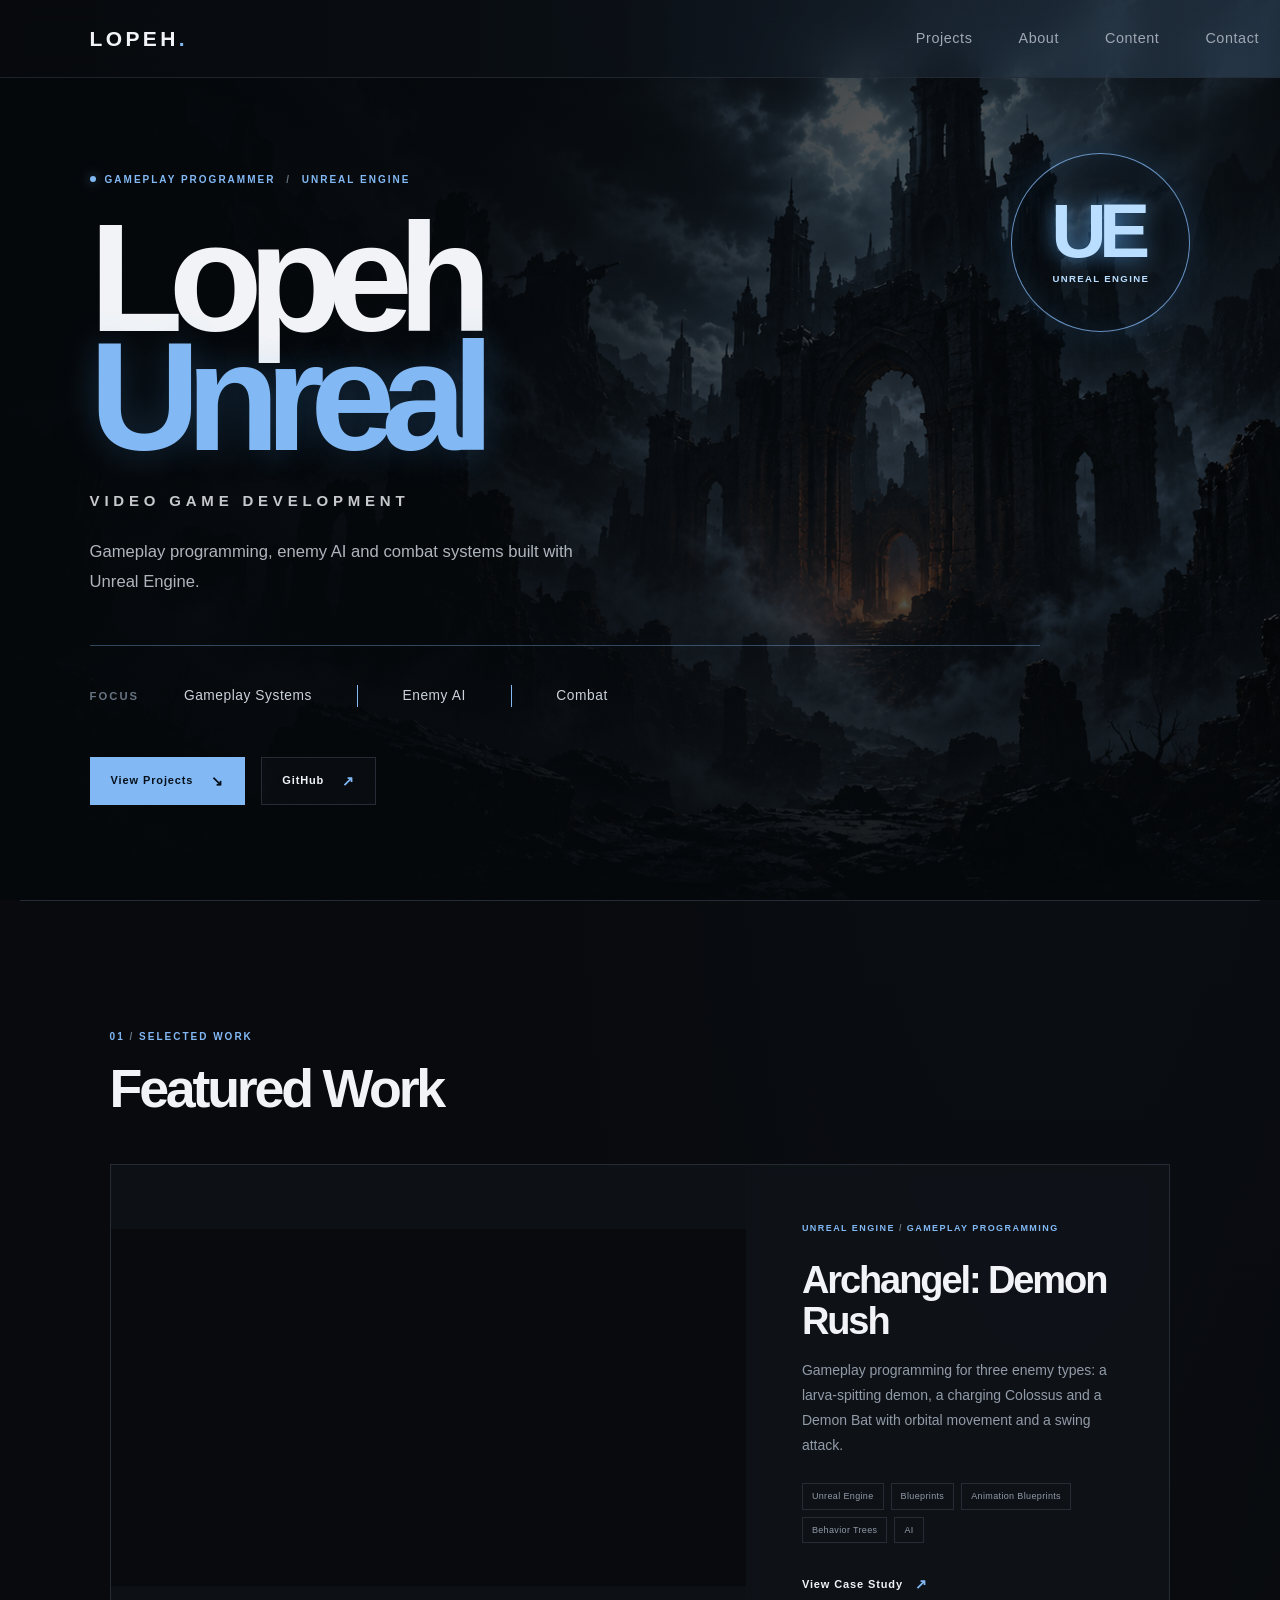
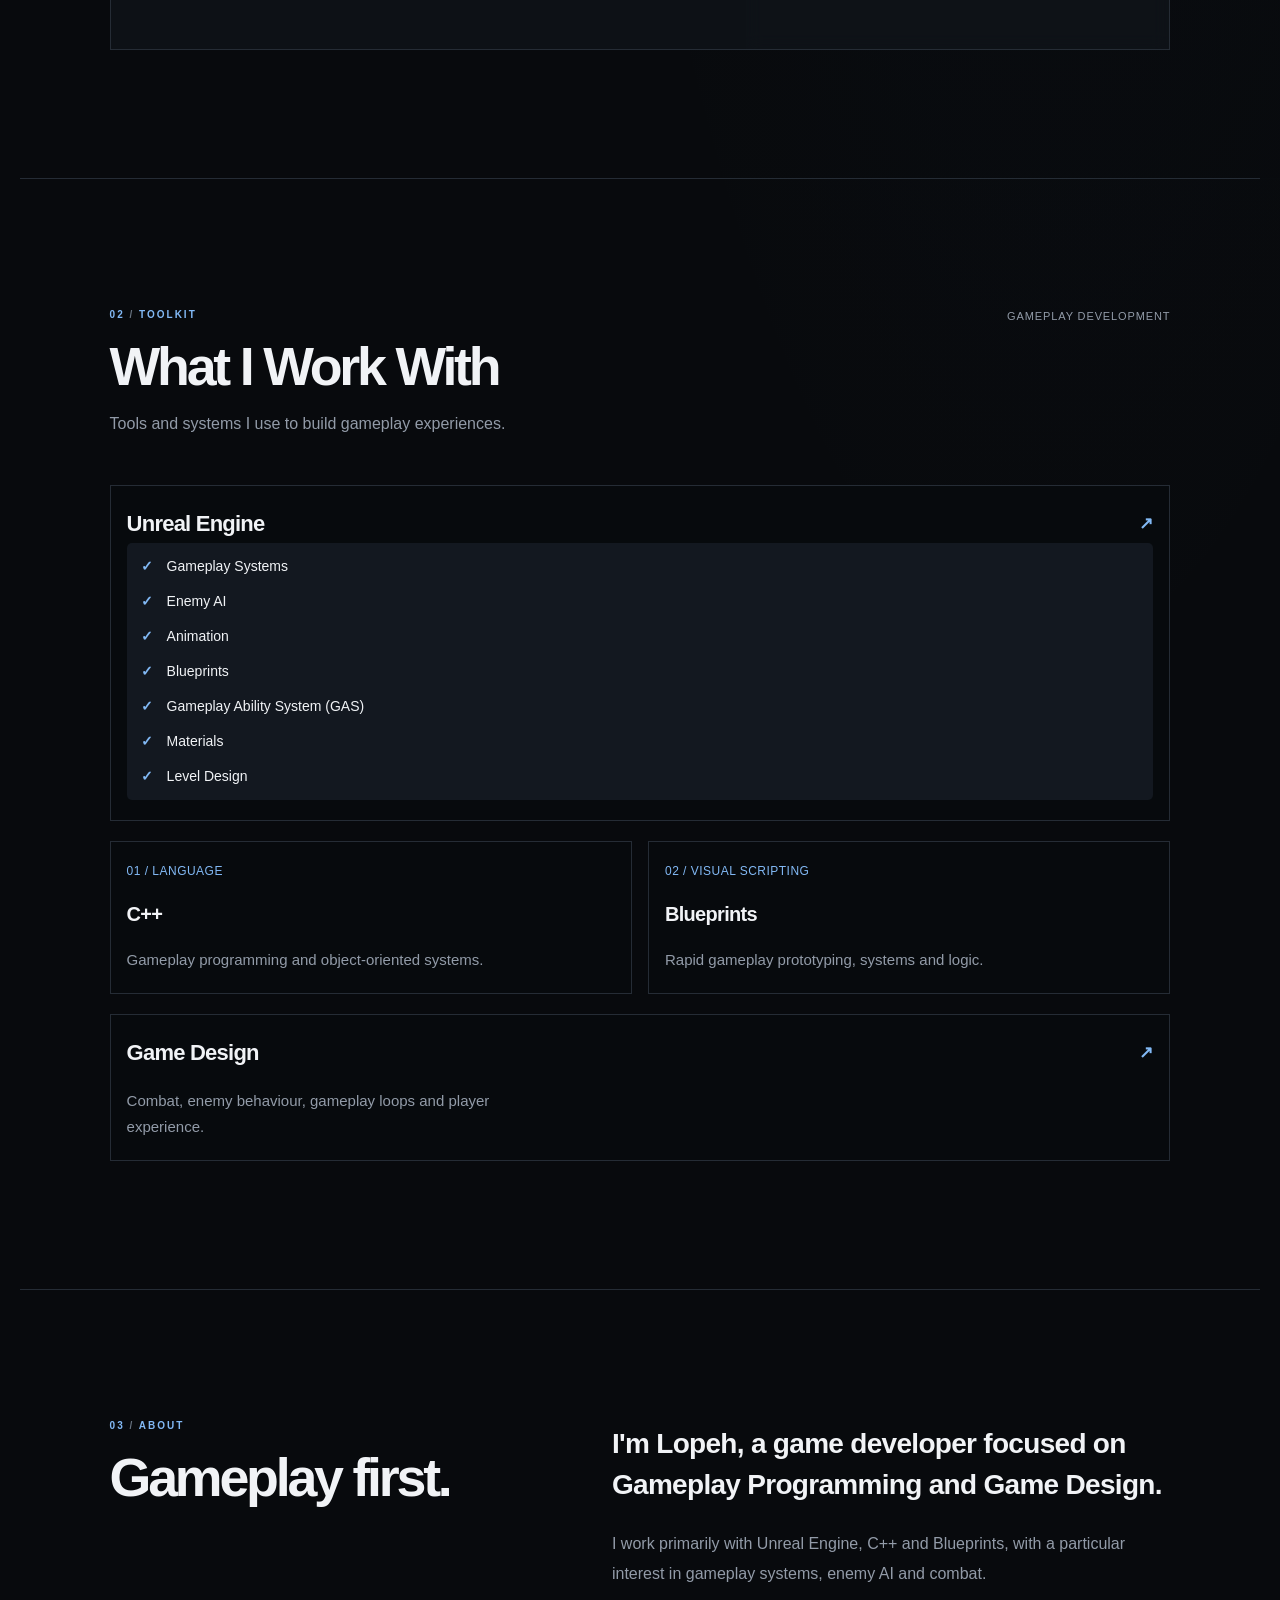
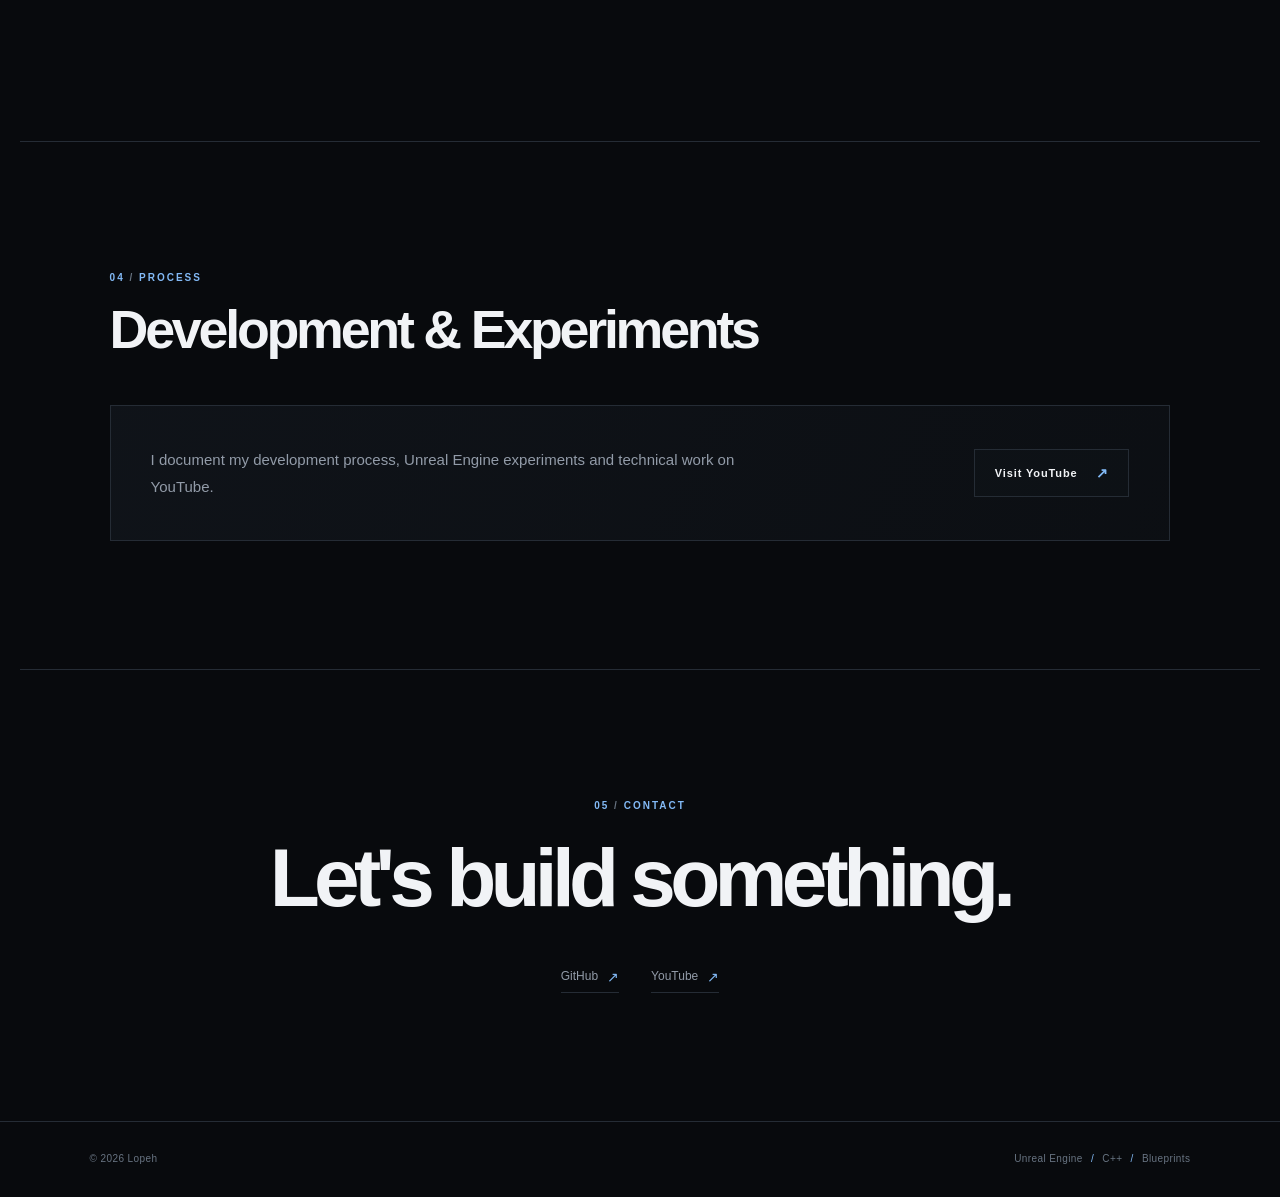
==== index.html @ 8dd85b2f "List Unreal Engine toolkit skills" ====
<!DOCTYPE html>
<html lang="en">
<head>
    <meta charset="UTF-8">
    <meta name="viewport" content="width=device-width, initial-scale=1.0">
    <meta name="theme-color" content="#080A0D">
    <meta name="description" content="Lopeh — Gameplay Programmer working with Unreal Engine, C++, Blueprints, enemy AI and combat systems.">
    <meta property="og:title" content="Lopeh | Gameplay Programmer">
    <meta property="og:description" content="Gameplay Programming and Unreal Engine. Selected work, enemy AI and combat systems.">
    <meta property="og:type" content="website">
    <meta property="og:url" content="https://lopeh.dev/">

    <title>Lopeh | Gameplay Programmer</title>
    <link rel="stylesheet" href="style.css?v=toolkit-layout-2">
</head>
<body>
    <a class="skip-link" href="#main">Skip to content</a>

    <header class="navbar">
        <a href="#home" class="logo" aria-label="Lopeh home">LOPEH<span>.</span></a>
        <nav aria-label="Main navigation">
            <a href="#projects">Projects</a>
            <a href="#about">About</a>
            <a href="#content">Content</a>
            <a href="#contact">Contact</a>
        </nav>
    </header>

    <main id="main">
        <section class="hero" id="home" aria-labelledby="hero-title">
            <div class="hero-backdrop" aria-hidden="true">
                <img src="images/ruined-castle-background.png" alt="" fetchpriority="high">
            </div>
            <div class="hero-engine-mark" role="img" aria-label="Unreal Engine">
                <span class="hero-engine-monogram" aria-hidden="true">UE</span>
                <span>UNREAL ENGINE</span>
            </div>
            <div class="hero-inner">
                <div class="hero-content">
                    <p class="eyebrow"><span class="eyebrow-marker" aria-hidden="true"></span>GAMEPLAY PROGRAMMER <span class="eyebrow-divider">/</span> UNREAL ENGINE</p>
                    <h1 id="hero-title"><span class="hero-name">Lopeh</span><span class="hero-unreal">Unreal</span></h1>
                    <p class="hero-subtitle">VIDEO GAME DEVELOPMENT</p>
                    <p class="hero-description">Gameplay programming, enemy AI and combat systems built with Unreal Engine.</p>

                    <div class="specialty-strip" aria-label="Specialties">
                        <span class="specialty-label">FOCUS</span>
                        <span>Gameplay Systems</span>
                        <span>Enemy AI</span>
                        <span>Combat</span>
                    </div>

                    <div class="hero-buttons">
                        <a href="#projects" class="button primary">View Projects <span aria-hidden="true">↘</span></a>
                        <a href="https://github.com/lopehdev" class="button secondary" target="_blank" rel="noopener noreferrer">GitHub <span aria-hidden="true">↗</span></a>
                    </div>
                </div>
            </div>
        </section>

        <section id="projects" class="section projects-section backdrop-section" aria-labelledby="projects-title">
            <div class="section-heading">
                <p class="eyebrow">01 <span>/</span> SELECTED WORK</p>
                <h2 id="projects-title">Featured Work</h2>
            </div>

            <article class="project-card">
                <div class="project-image">
                    <iframe
                        src="https://www.youtube.com/embed/xgYM9En0Grg"
                        title="Archangel: Demon Rush — Enemy AI Showcase"
                        loading="lazy"
                        allow="accelerometer; clipboard-write; encrypted-media; gyroscope; picture-in-picture; web-share"
                        referrerpolicy="strict-origin-when-cross-origin"
                        allowfullscreen>
                    </iframe>
                </div>
                <div class="project-info">
                    <p class="project-type">UNREAL ENGINE <span>/</span> GAMEPLAY PROGRAMMING</p>
                    <h3>Archangel: Demon Rush</h3>
                    <p>Gameplay programming for three enemy types: a larva-spitting demon, a charging Colossus and a Demon Bat with orbital movement and a swing attack.</p>
                    <div class="tags" aria-label="Project technologies">
                        <span>Unreal Engine</span>
                        <span>Blueprints</span>
                        <span>Animation Blueprints</span>
                        <span>Behavior Trees</span>
                        <span>AI</span>
                    </div>
                    <a href="archangel.html" class="project-link">View Case Study <span aria-hidden="true">↗</span></a>
                </div>
            </article>
        </section>

        <section class="section skills-section backdrop-section" aria-labelledby="skills-title">
            <div class="section-heading toolkit-heading">
                <p class="eyebrow">02 <span>/</span> TOOLKIT</p>
                <p class="toolkit-meta">GAMEPLAY DEVELOPMENT</p>
                <h2 id="skills-title">What I Work With</h2>
                <p class="toolkit-intro">Tools and systems I use to build gameplay experiences.</p>
            </div>
            <div class="skills-grid">
                <article class="skill skill-feature">
                    <div class="skill-heading">
                        <h3>Unreal Engine</h3>
                        <span class="skill-arrow" aria-hidden="true">↗</span>
                    </div>
                    <ul class="skill-list">
                        <li>Gameplay Systems</li>
                        <li>Enemy AI</li>
                        <li>Animation</li>
                        <li>Blueprints</li>
                        <li>Gameplay Ability System (GAS)</li>
                        <li>Materials</li>
                        <li>Level Design</li>
                    </ul>
                </article>
                <article class="skill">
                    <span class="skill-index">01 / LANGUAGE</span>
                    <h3>C++</h3>
                    <p>Gameplay programming and object-oriented systems.</p>
                </article>
                <article class="skill">
                    <span class="skill-index">02 / VISUAL SCRIPTING</span>
                    <h3>Blueprints</h3>
                    <p>Rapid gameplay prototyping, systems and logic.</p>
                </article>
                <article class="skill skill-wide">
                    <div class="skill-heading">
                        <h3>Game Design</h3>
                        <span class="skill-arrow" aria-hidden="true">↗</span>
                    </div>
                    <p>Combat, enemy behaviour, gameplay loops and player experience.</p>
                </article>
            </div>
        </section>

        <section id="about" class="section about-section backdrop-section" aria-labelledby="about-title">
            <div class="section-heading">
                <p class="eyebrow">03 <span>/</span> ABOUT</p>
                <h2 id="about-title">Gameplay first.</h2>
            </div>
            <div class="about-content">
                <p class="about-lead">I'm Lopeh, a game developer focused on Gameplay Programming and Game Design.</p>
                <p>I work primarily with Unreal Engine, C++ and Blueprints, with a particular interest in gameplay systems, enemy AI and combat.</p>
            </div>
        </section>

        <section id="content" class="section content-section backdrop-section" aria-labelledby="content-title">
            <div class="section-heading">
                <p class="eyebrow">04 <span>/</span> PROCESS</p>
                <h2 id="content-title">Development &amp; Experiments</h2>
            </div>
            <div class="content-panel">
                <p class="content-description">I document my development process, Unreal Engine experiments and technical work on YouTube.</p>
                <a href="https://www.youtube.com/@LopehUnrealES" target="_blank" rel="noopener noreferrer" class="button secondary">Visit YouTube <span aria-hidden="true">↗</span></a>
            </div>
        </section>

        <section id="contact" class="section contact-section backdrop-section" aria-labelledby="contact-title">
            <p class="eyebrow">05 <span>/</span> CONTACT</p>
            <h2 id="contact-title">Let's build something.</h2>
            <div class="contact-links">
                <a href="https://github.com/lopehdev" target="_blank" rel="noopener noreferrer">GitHub <span aria-hidden="true">↗</span></a>
                <a href="https://www.youtube.com/@LopehUnrealES" target="_blank" rel="noopener noreferrer">YouTube <span aria-hidden="true">↗</span></a>
            </div>
        </section>
    </main>

    <footer>
        <p>© 2026 Lopeh</p>
        <p>Unreal Engine <span>/</span> C++ <span>/</span> Blueprints</p>
    </footer>
</body>
</html>
---- style.css ----
/* =========================
   DESIGN TOKENS & RESET
========================= */
:root {
    --bg-main: #080A0D;
    --bg-card: #10141A;
    --bg-raised: #151B23;
    --text-primary: #F1F3F6;
    --text-secondary: #929BA8;
    --text-navigation: #A0A8B4;
    --text-muted: #687482;
    --border: #252C35;
    --accent: #82B9F5;
    --accent-hover: #A5CEFF;
    --accent-ink: #07101A;

    --content-width: 1240px;
    --page-gutter: clamp(22px, 7vw, 104px);
    --nav-height: 78px;
    --space-1: 8px;
    --space-2: 12px;
    --space-3: 16px;
    --space-4: 24px;
    --space-5: 32px;
    --space-6: 48px;
    --space-7: 64px;
    --space-8: 96px;
    --space-9: 128px;
}

*,
*::before,
*::after {
    box-sizing: border-box;
}

html {
    scroll-behavior: smooth;
    scroll-padding-top: calc(var(--nav-height) + 24px);
}

body {
    min-width: 320px;
    margin: 0;
    overflow-x: hidden;
    background:
        radial-gradient(ellipse at 82% 8%, rgba(69, 111, 161, 0.09), transparent 34%),
        var(--bg-main);
    color: var(--text-primary);
    font-family: "Helvetica Neue", Helvetica, Arial, sans-serif;
    font-size: 16px;
    line-height: 1.65;
    -webkit-font-smoothing: antialiased;
    text-rendering: optimizeLegibility;
}

::selection {
    background: var(--accent);
    color: var(--accent-ink);
}

a {
    color: inherit;
    text-decoration: none;
}

button,
a {
    -webkit-tap-highlight-color: transparent;
}

a:focus-visible {
    outline: 2px solid var(--accent);
    outline-offset: 5px;
}

.skip-link {
    position: fixed;
    z-index: 2000;
    top: 12px;
    left: 12px;
    padding: 10px 14px;
    transform: translateY(-160%);
    background: var(--accent);
    color: var(--accent-ink);
    font-size: 13px;
    font-weight: 700;
}

.skip-link:focus {
    transform: translateY(0);
}

/* =========================
   NAVIGATION
========================= */
.navbar {
    position: fixed;
    z-index: 1000;
    inset: 0 0 auto;
    display: flex;
    align-items: center;
    justify-content: space-between;
    height: var(--nav-height);
    padding: 0 var(--page-gutter);
    border-bottom: 1px solid rgba(37, 44, 53, 0.78);
    background: linear-gradient(
        to right,
        rgba(8, 10, 13, 0.873) 0%,
        rgba(11, 16, 22, 0.864) 48%,
        rgba(91, 130, 172, 0.27) 100%
    );
    backdrop-filter: blur(14px);
}

.logo {
    flex: 0 0 auto;
    font-size: 21px;
    font-weight: 800;
    letter-spacing: 0.16em;
    line-height: 1;
}

.logo span {
    color: var(--accent);
}

.navbar nav {
    display: flex;
    align-items: center;
    gap: clamp(19px, 3.6vw, 46px);
    transform: translateX(20%);
}

.navbar nav a {
    color: var(--text-navigation);
    font-size: 14.4px;
    letter-spacing: 0.04em;
    transition: color 180ms ease;
}

.navbar nav a:hover {
    color: var(--text-primary);
}

/* =========================
   TYPOGRAPHY & SHARED ELEMENTS
========================= */
h1,
h2,
h3,
p {
    margin-top: 0;
}

h1,
h2,
h3 {
    font-family: "Arial Black", "Helvetica Neue", Arial, sans-serif;
    font-weight: 800;
}

.eyebrow {
    margin: 0 0 var(--space-4);
    color: var(--accent);
    font-size: 10px;
    font-weight: 700;
    letter-spacing: 0.2em;
    line-height: 1.5;
    text-transform: uppercase;
}

.eyebrow > span:not(.eyebrow-marker) {
    color: var(--text-muted);
}

.eyebrow-marker {
    display: inline-block;
    width: 6px;
    height: 6px;
    margin: 0 9px 1px 0;
    border-radius: 50%;
    background: var(--accent);
    box-shadow: 0 0 12px rgba(130, 185, 245, 0.6);
}

.button {
    display: inline-flex;
    min-height: 48px;
    align-items: center;
    justify-content: center;
    gap: 18px;
    padding: 0 20px;
    border: 1px solid var(--border);
    color: var(--text-primary);
    font-size: 11px;
    font-weight: 700;
    letter-spacing: 0.08em;
    transition: color 180ms ease, background-color 180ms ease, border-color 180ms ease, transform 180ms ease;
}

.button:hover {
    transform: translateY(-2px);
}

.button span,
.project-link span,
.contact-links span {
    color: var(--accent);
    font-size: 14px;
    line-height: 1;
}

.button.primary {
    border-color: var(--accent);
    background: var(--accent);
    color: var(--accent-ink);
}

.button.primary span {
    color: var(--accent-ink);
}

.button.primary:hover {
    border-color: var(--accent-hover);
    background: var(--accent-hover);
}

.button.secondary {
    background: rgba(16, 20, 26, 0.4);
}

.button.secondary:hover {
    border-color: rgba(130, 185, 245, 0.65);
    background: rgba(130, 185, 245, 0.07);
}

.section {
    width: min(100%, var(--content-width));
    margin: 0 auto;
    padding: var(--space-9) var(--page-gutter);
}

.section-heading {
    margin-bottom: var(--space-6);
}

.section-heading .eyebrow {
    margin-bottom: var(--space-3);
}

.section-heading h2 {
    margin-bottom: 0;
    font-size: clamp(34px, 4.2vw, 56px);
    letter-spacing: -0.06em;
    line-height: 1.05;
}

/* =========================
   HERO
========================= */
.hero {
    position: relative;
    display: flex;
    min-height: 100svh;
    align-items: center;
    padding: calc(var(--nav-height) + 52px) var(--page-gutter) 54px;
    isolation: isolate;
    overflow: hidden;
}

.hero-backdrop {
    position: absolute;
    z-index: -2;
    inset: 0;
    overflow: hidden;
    background: var(--bg-main);
}

.hero-backdrop img {
    display: block;
    width: 100%;
    height: 100%;
    object-fit: cover;
    object-position: center 48%;
    filter: saturate(0.76) brightness(0.72);
}

.hero::before {
    position: absolute;
    z-index: -1;
    inset: 0;
    background:
        linear-gradient(90deg, rgba(5, 8, 11, 0.96) 0%, rgba(5, 8, 11, 0.83) 32%, rgba(5, 8, 11, 0.35) 68%, rgba(5, 8, 11, 0.28) 100%),
        linear-gradient(0deg, rgba(5, 8, 11, 0.94) 0%, rgba(5, 8, 11, 0.08) 48%, rgba(5, 8, 11, 0.42) 100%);
    content: "";
    pointer-events: none;
}

.hero-inner {
    position: relative;
    display: flex;
    width: min(100%, var(--content-width));
    margin: 0 auto;
    flex-direction: column;
    align-items: flex-start;
    gap: var(--space-6);
}

.hero-content {
    width: min(100%, 950px);
    max-width: 950px;
}

.hero-content .eyebrow {
    margin-bottom: var(--space-5);
}

.eyebrow-divider {
    display: inline-block;
    margin: 0 6px;
    color: var(--text-muted);
}

.hero h1 {
    display: grid;
    margin-bottom: 0;
    font-size: clamp(78px, 12vw, 156px);
    letter-spacing: -0.095em;
    line-height: 0.78;
}

.hero h1 span {
    display: block;
}

.hero-name {
    color: var(--text-primary);
}

.hero-unreal {
    color: var(--accent);
    text-shadow: 0 0 36px rgba(76, 157, 239, 0.24);
}

.hero-subtitle {
    margin: var(--space-5) 0 var(--space-4);
    color: rgba(241, 243, 246, 0.82);
    font-size: clamp(11px, 1.2vw, 15px);
    font-weight: 600;
    letter-spacing: 0.32em;
    line-height: 1.5;
}

.hero-description {
    max-width: 500px;
    margin-bottom: 0;
    color: rgba(223, 230, 238, 0.78);
    font-size: clamp(15px, 1.3vw, 17px);
    line-height: 1.8;
}

.hero-buttons {
    display: flex;
    flex-wrap: wrap;
    gap: var(--space-3);
    margin-top: var(--space-5);
}

.hero-engine-mark {
    position: absolute;
    top: 17%;
    right: max(var(--page-gutter), calc((100vw - var(--content-width)) / 2));
    display: grid;
    width: clamp(126px, 14vw, 196px);
    aspect-ratio: 1;
    align-content: center;
    justify-items: center;
    gap: 8px;
    border: 1px solid rgba(130, 185, 245, 0.76);
    border-radius: 50%;
    background: rgba(5, 12, 19, 0.2);
    box-shadow: 0 0 32px rgba(62, 153, 243, 0.16), inset 0 0 28px rgba(62, 153, 243, 0.08);
    color: #B9DEFF;
    text-align: center;
}

.hero-engine-monogram {
    font-size: clamp(42px, 6vw, 78px);
    font-weight: 800;
    letter-spacing: -0.1em;
    line-height: 0.85;
    padding-right: 0.1em;
    text-shadow: 0 0 20px rgba(92, 177, 255, 0.65);
}

.hero-engine-mark > span:last-child {
    font-size: clamp(7px, 0.75vw, 10px);
    font-weight: 700;
    letter-spacing: 0.14em;
}

.specialty-strip {
    display: flex;
    width: min(100%, 950px);
    min-height: 80px;
    align-items: center;
    gap: clamp(22px, 3.5vw, 48px);
    margin-top: var(--space-6);
    padding-top: 22px;
    border-top: 1px solid rgba(130, 185, 245, 0.35);
    color: #CBD2DB;
    font-size: 13.75px;
    letter-spacing: 0.04em;
}

.specialty-strip > span:not(.specialty-label) {
    display: inline-flex;
    align-items: center;
}

.specialty-strip > span:not(.specialty-label) + span:not(.specialty-label)::before {
    width: 1px;
    height: 22.5px;
    margin-right: clamp(22px, 3.5vw, 48px);
    background: var(--accent);
    content: "";
}

.specialty-label {
    color: var(--text-muted);
    font-size: 11.25px;
    font-weight: 700;
    letter-spacing: 0.18em;
}

/* =========================
   PROJECTS
========================= */
.projects-section {
    border-top: 1px solid var(--border);
}

.backdrop-section {
    position: relative;
    isolation: isolate;
}

.backdrop-section::before,
.backdrop-section::after {
    position: absolute;
    z-index: -1;
    top: 0;
    bottom: 0;
    left: 50%;
    width: 100vw;
    transform: translateX(-50%);
    content: "";
    pointer-events: none;
}

.backdrop-section::before {
    z-index: -2;
    background: url("https://img.youtube.com/vi/xgYM9En0Grg/maxresdefault.jpg") center / cover no-repeat;
    filter: blur(22px) brightness(0.72) saturate(0.72);
    opacity: 0.6;
}

.backdrop-section::after {
    background: linear-gradient(180deg, rgba(8, 10, 13, 0.42), rgba(8, 10, 13, 0.64));
}

.project-card {
    display: grid;
    grid-template-columns: minmax(0, 1.2fr) minmax(0, 0.8fr);
    align-items: center;
    border: 1px solid var(--border);
    background: rgba(16, 20, 26, 0.72);
}

.project-image {
    position: relative;
    width: 100%;
    min-width: 0;
    max-width: 100%;
    aspect-ratio: 16 / 9;
    overflow: hidden;
    background: var(--bg-main);
}

.project-image iframe {
    position: absolute;
    inset: 0;
    display: block;
    width: 100%;
    max-width: 100%;
    height: 100%;
    border: 0;
}

.project-info {
    display: flex;
    flex-direction: column;
    align-items: flex-start;
    justify-content: center;
    padding: clamp(28px, 4.4vw, 56px);
    background: rgba(16, 20, 26, 0.52);
    backdrop-filter: blur(8px);
}

.project-type {
    margin-bottom: var(--space-4);
    color: var(--accent);
    font-size: 9px;
    font-weight: 700;
    letter-spacing: 0.16em;
    line-height: 1.6;
}

.project-type span {
    color: var(--text-muted);
}

.project-info h3 {
    margin-bottom: var(--space-3);
    font-size: clamp(27px, 3vw, 38px);
    letter-spacing: -0.055em;
    line-height: 1.08;
}

.project-info > p:not(.project-type) {
    margin-bottom: var(--space-4);
    color: var(--text-secondary);
    font-size: 14px;
    line-height: 1.8;
}

.tags {
    display: flex;
    flex-wrap: wrap;
    gap: 7px;
    margin: 0 0 var(--space-5);
}

.tags span {
    padding: 5px 9px;
    border: 1px solid var(--border);
    color: var(--text-secondary);
    font-size: 9px;
    letter-spacing: 0.04em;
}

.project-link {
    display: inline-flex;
    align-items: center;
    gap: 12px;
    color: var(--text-primary);
    font-size: 11px;
    font-weight: 700;
    letter-spacing: 0.08em;
    transition: color 180ms ease;
}

.project-link:hover {
    color: var(--accent-hover);
}

/* =========================
   SKILLS
========================= */
.skills-section {
    border-top: 1px solid var(--border);
}

.toolkit-heading {
    display: grid;
    grid-template-columns: 1fr auto;
    align-items: start;
    column-gap: var(--space-4);
}

.toolkit-heading .eyebrow {
    grid-column: 1;
    grid-row: 1;
}

.toolkit-meta {
    grid-column: 2;
    grid-row: 1;
    margin: 0;
    color: var(--text-secondary);
    font-size: 11px;
    letter-spacing: 0.08em;
    text-align: right;
}

.toolkit-heading h2 {
    grid-column: 1 / -1;
    grid-row: 2;
}

.toolkit-intro {
    grid-column: 1 / -1;
    grid-row: 3;
    margin: var(--space-3) 0 0;
    color: var(--text-secondary);
    font-size: 16px;
}

.skills-grid {
    display: grid;
    grid-template-columns: repeat(2, minmax(0, 1fr));
    gap: 20px 16px;
}

.skill {
    position: relative;
    min-width: 0;
    min-height: 130px;
    padding: 20px 16px;
    border: 1px solid var(--border);
    background: rgba(8, 10, 13, 0.72);
    transition: background-color 180ms ease;
}

.skill-feature,
.skill-wide {
    grid-column: 1 / -1;
}

.skill:hover {
    background: var(--bg-card);
}

.skill-index {
    display: block;
    margin-bottom: var(--space-3);
    color: var(--accent);
    font-size: 12px;
    letter-spacing: 0.04em;
    text-transform: uppercase;
}

.skill-heading {
    display: flex;
    align-items: center;
    justify-content: space-between;
    gap: var(--space-3);
}

.skill-arrow {
    color: var(--accent);
    font-size: 17px;
    font-weight: 700;
}

.skill h3 {
    margin-bottom: var(--space-3);
    font-size: 20px;
    letter-spacing: -0.035em;
}

.skill-feature h3,
.skill-wide h3 {
    margin-bottom: 0;
    font-size: 22px;
}

.skill p {
    max-width: 440px;
    margin: var(--space-3) 0 0;
    color: var(--text-secondary);
    font-size: 15px;
    line-height: 1.75;
}

.skill-feature .skill-summary {
    max-width: none;
    margin: var(--space-2) 0;
}

.skill-list {
    display: grid;
    gap: var(--space-2);
    margin: 0;
    padding: 12px 14px;
    border-radius: 5px;
    background: rgba(21, 27, 35, 0.86);
    list-style: none;
}

.skill-list li {
    position: relative;
    padding-left: 26px;
    color: var(--text-primary);
    font-size: 14px;
}

.skill-list li::before {
    position: absolute;
    left: 0;
    color: var(--accent);
    content: "✓";
    font-weight: 700;
}

/* =========================
   ABOUT
========================= */
.about-section {
    display: grid;
    grid-template-columns: minmax(0, 0.85fr) minmax(0, 1.15fr);
    gap: clamp(36px, 7vw, 96px);
    border-top: 1px solid var(--border);
}

.about-section .section-heading {
    margin-bottom: 0;
}

.about-content {
    max-width: 650px;
    padding-top: 6px;
}

.about-content p {
    margin-bottom: var(--space-4);
    color: var(--text-secondary);
    font-size: 16px;
    line-height: 1.85;
}

.about-content .about-lead {
    color: var(--text-primary);
    font-size: clamp(20px, 2.4vw, 28px);
    font-weight: 600;
    letter-spacing: -0.025em;
    line-height: 1.45;
}

/* =========================
   CONTENT
========================= */
.content-section {
    border-top: 1px solid var(--border);
}

.content-panel {
    display: flex;
    align-items: center;
    justify-content: space-between;
    gap: var(--space-5);
    padding: clamp(24px, 4vw, 40px);
    border: 1px solid var(--border);
    background: linear-gradient(115deg, rgba(16, 20, 26, 0.92), rgba(16, 20, 26, 0.48));
}

.content-description {
    max-width: 620px;
    margin: 0;
    color: var(--text-secondary);
    font-size: 15px;
    line-height: 1.8;
}

/* =========================
   CONTACT & FOOTER
========================= */
.contact-section {
    max-width: none;
    border-top: 1px solid var(--border);
    text-align: center;
}

.contact-section .eyebrow {
    margin-bottom: var(--space-4);
}

.contact-section h2 {
    margin: 0 0 var(--space-6);
    font-size: clamp(42px, 7vw, 82px);
    letter-spacing: -0.07em;
    line-height: 1;
}

.contact-links {
    display: flex;
    flex-wrap: wrap;
    justify-content: center;
    gap: var(--space-5);
}

.contact-links a {
    display: inline-flex;
    align-items: center;
    gap: 9px;
    padding-bottom: 5px;
    border-bottom: 1px solid var(--border);
    color: var(--text-secondary);
    font-size: 12px;
    transition: border-color 180ms ease, color 180ms ease;
}

.contact-links a:hover {
    border-color: var(--accent);
    color: var(--text-primary);
}

footer {
    display: flex;
    min-height: 76px;
    align-items: center;
    justify-content: space-between;
    gap: var(--space-3);
    padding: 18px var(--page-gutter);
    border-top: 1px solid var(--border);
    color: var(--text-muted);
    font-size: 10px;
    letter-spacing: 0.04em;
}

footer p {
    margin: 0;
}

footer span {
    padding: 0 5px;
    color: var(--accent);
}

/* =========================
   ARCHANGEL CASE STUDY
   Keep the technical images at their native proportions.
========================= */
.case-study-video {
    position: relative;
    width: 100%;
    aspect-ratio: 16 / 9;
    margin: var(--space-6) 0 var(--space-8);
    overflow: hidden;
    background: var(--bg-card);
}

.case-study-video iframe {
    position: absolute;
    inset: 0;
    width: 100%;
    height: 100%;
    border: 0;
}

.case-study-content {
    max-width: 850px;
    margin: 0 auto var(--space-7);
}

.case-study-content h2,
.technical-section > h2 {
    margin: var(--space-6) 0 var(--space-3);
    font-size: clamp(26px, 3.5vw, 40px);
    letter-spacing: -0.05em;
    line-height: 1.12;
}

.case-study-content p:not(.eyebrow) {
    max-width: 750px;
    margin-bottom: var(--space-4);
    color: var(--text-secondary);
    font-size: 16px;
    line-height: 1.85;
}

.technical-section {
    margin-top: var(--space-7);
    padding-top: var(--space-6);
    border-top: 1px solid var(--border);
}

.technical-intro {
    max-width: 700px;
    margin: var(--space-4) 0 var(--space-6);
    color: var(--text-secondary);
    font-size: 16px;
}

.technical-grid {
    display: grid;
    grid-template-columns: repeat(2, minmax(0, 1fr));
    column-gap: var(--space-5);
    row-gap: var(--space-6);
}

.technical-card {
    min-width: 0;
    overflow: hidden;
    border: 1px solid var(--border);
    background: var(--bg-card);
}

.technical-card img {
    display: block;
    width: 100%;
    height: auto;
    margin: 0 auto;
}

.technical-card-content {
    padding: clamp(20px, 3vw, 28px);
    border-top: 1px solid var(--border);
}

.technical-card-content h3 {
    margin-bottom: var(--space-2);
    font-size: 18px;
    letter-spacing: -0.025em;
}

.technical-card-content p {
    margin-bottom: 0;
    color: var(--text-secondary);
    font-size: 13px;
    line-height: 1.75;
}

/* =========================
   RESPONSIVE
========================= */
@media (max-width: 960px) {
    .navbar nav {
        transform: translateX(10%);
    }

    .hero-content {
        width: min(100%, 700px);
        max-width: 700px;
    }

    .hero h1 {
        font-size: clamp(78px, 10.5vw, 120px);
    }

    .hero-engine-mark {
        top: calc(var(--nav-height) + 30px);
        width: clamp(116px, 15vw, 146px);
    }

    .project-card {
        grid-template-columns: minmax(0, 1fr) minmax(0, 0.9fr);
    }

    .project-info {
        padding: 28px;
    }

    .about-section {
        gap: var(--space-6);
    }
}

@media (max-width: 700px) {
    :root {
        --nav-height: 70px;
        --page-gutter: 22px;
        --space-8: 76px;
        --space-9: 92px;
    }

    .navbar nav {
        gap: 17px;
        transform: translateX(4px);
    }

    .navbar nav a {
        font-size: 12px;
    }

    .hero {
        padding-top: calc(var(--nav-height) + 54px);
        padding-bottom: var(--space-6);
    }

    .hero-inner {
        gap: var(--space-5);
        padding-top: 100px;
    }

    .hero-content {
        width: 100%;
        max-width: none;
    }

    .hero h1 {
        font-size: clamp(68px, 17vw, 108px);
    }

    .hero-engine-mark {
        top: calc(var(--nav-height) + 22px);
        right: var(--page-gutter);
        width: 94px;
        gap: 4px;
    }

    .hero-engine-monogram {
        font-size: 38px;
    }

    .hero-engine-mark > span:last-child {
        font-size: 6px;
    }

    .specialty-strip {
        min-height: 0;
        flex-wrap: wrap;
        gap: 14px 0;
        padding-top: 18px;
        font-size: 12.5px;
    }

    .specialty-label {
        flex-basis: 100%;
    }

    .specialty-strip > span:not(.specialty-label) + span:not(.specialty-label)::before {
        margin-right: 17.5px;
    }

    .section-heading {
        margin-bottom: var(--space-5);
    }

    .section-heading h2 {
        font-size: clamp(32px, 8vw, 46px);
    }

    .project-card {
        grid-template-columns: 1fr;
    }

    .project-image {
        aspect-ratio: 16 / 9;
    }

    .project-info {
        padding: 26px;
    }

    .project-info h3 {
        font-size: 30px;
    }

    .skills-grid {
        grid-template-columns: 1fr;
    }

    .skill {
        min-height: 0;
        padding: 24px;
    }

    .skill-index {
        margin-bottom: var(--space-3);
    }

    .about-section {
        grid-template-columns: 1fr;
        gap: var(--space-4);
    }

    .about-section .section-heading {
        margin-bottom: 0;
    }

    .content-panel {
        align-items: flex-start;
        flex-direction: column;
    }

    .contact-section h2 {
        font-size: clamp(40px, 10vw, 62px);
    }

    .technical-grid {
        grid-template-columns: 1fr;
        row-gap: var(--space-5);
    }

    .technical-card img {
        width: 100%;
    }
}

@media (max-width: 430px) {
    .logo {
        font-size: 17px;
        letter-spacing: 0.12em;
    }

    .navbar nav {
        gap: 11px;
    }

    .navbar nav a {
        font-size: 11px;
    }

    .hero h1 {
        font-size: clamp(64px, 17vw, 78px);
    }

    .hero-subtitle {
        font-size: 10px;
        letter-spacing: 0.24em;
    }

    .hero-buttons {
        gap: 10px;
    }

    .button {
        min-height: 44px;
        gap: 10px;
        padding: 0 14px;
        font-size: 10px;
    }

    footer {
        align-items: flex-start;
        flex-direction: column;
        gap: 5px;
    }
}

@media (prefers-reduced-motion: reduce) {
    html {
        scroll-behavior: auto;
    }

    *,
    *::before,
    *::after {
        transition-duration: 0.01ms !important;
        animation-duration: 0.01ms !important;
    }
}
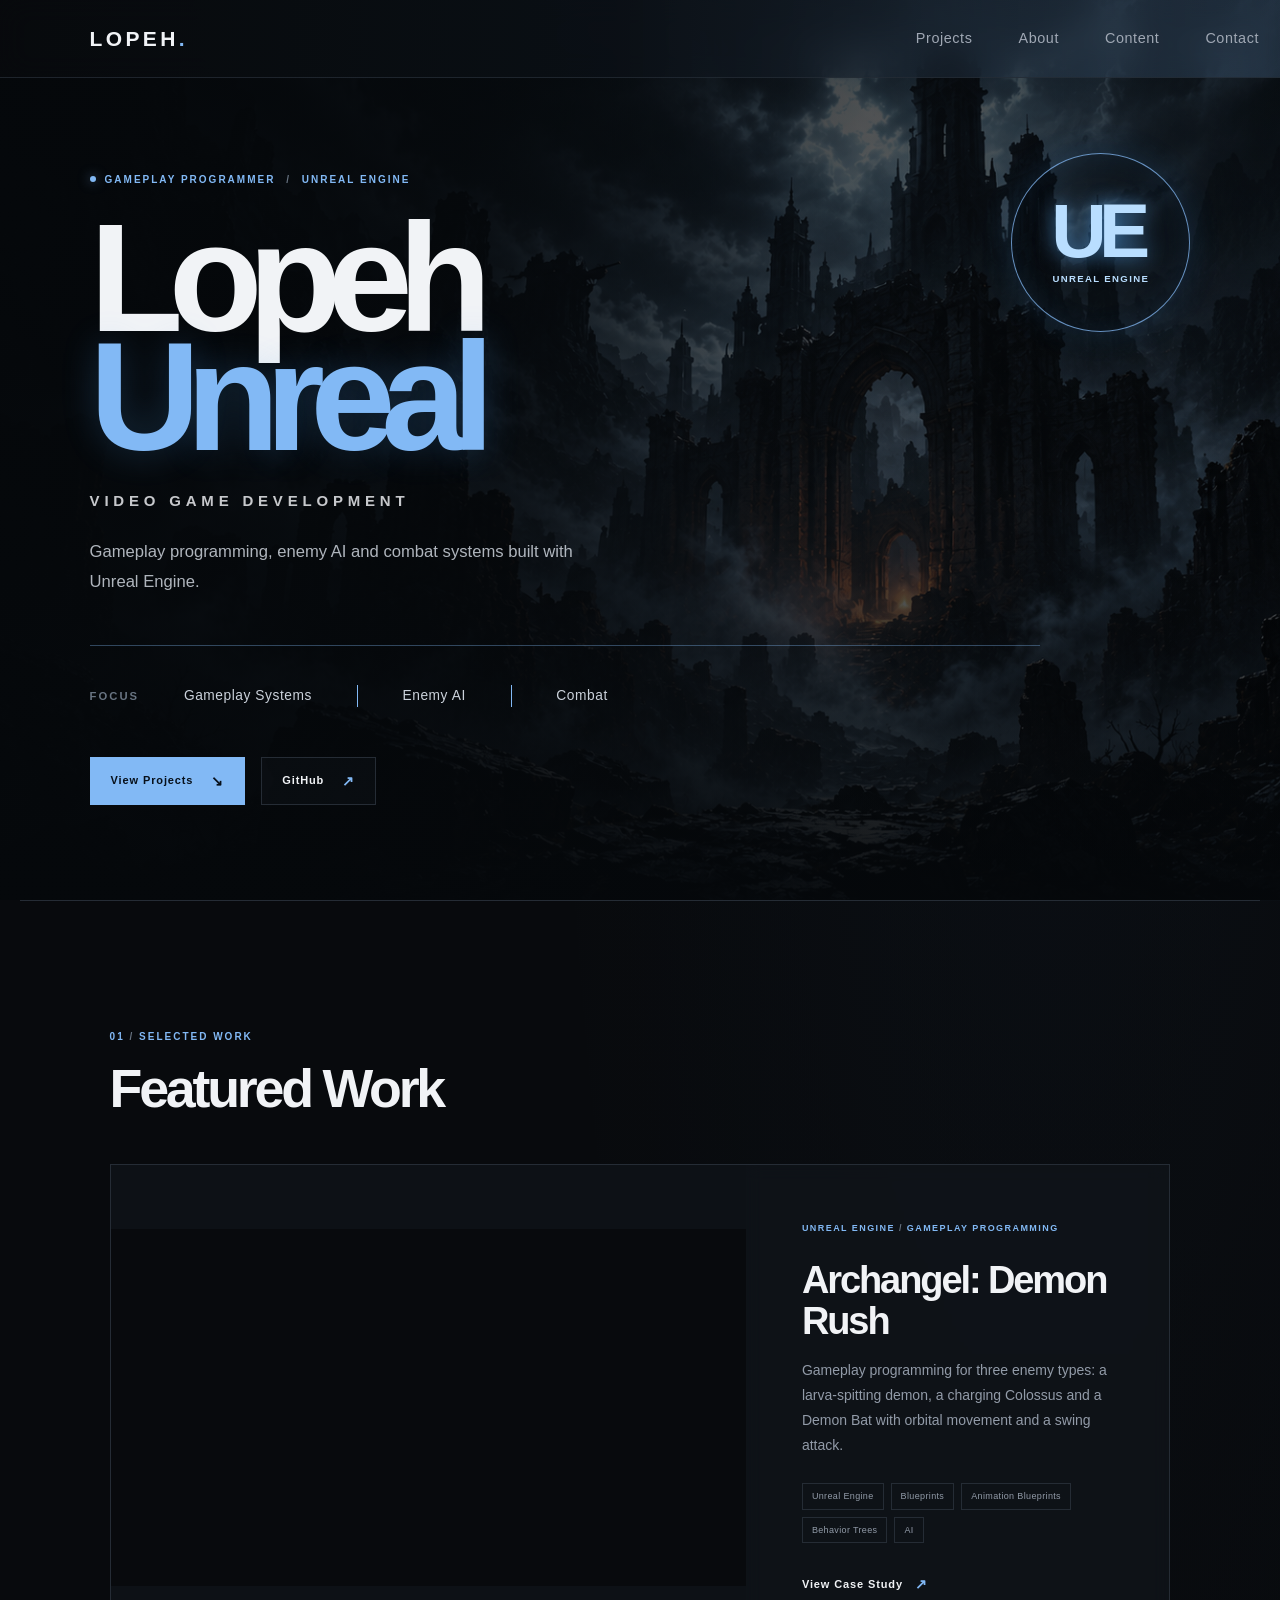
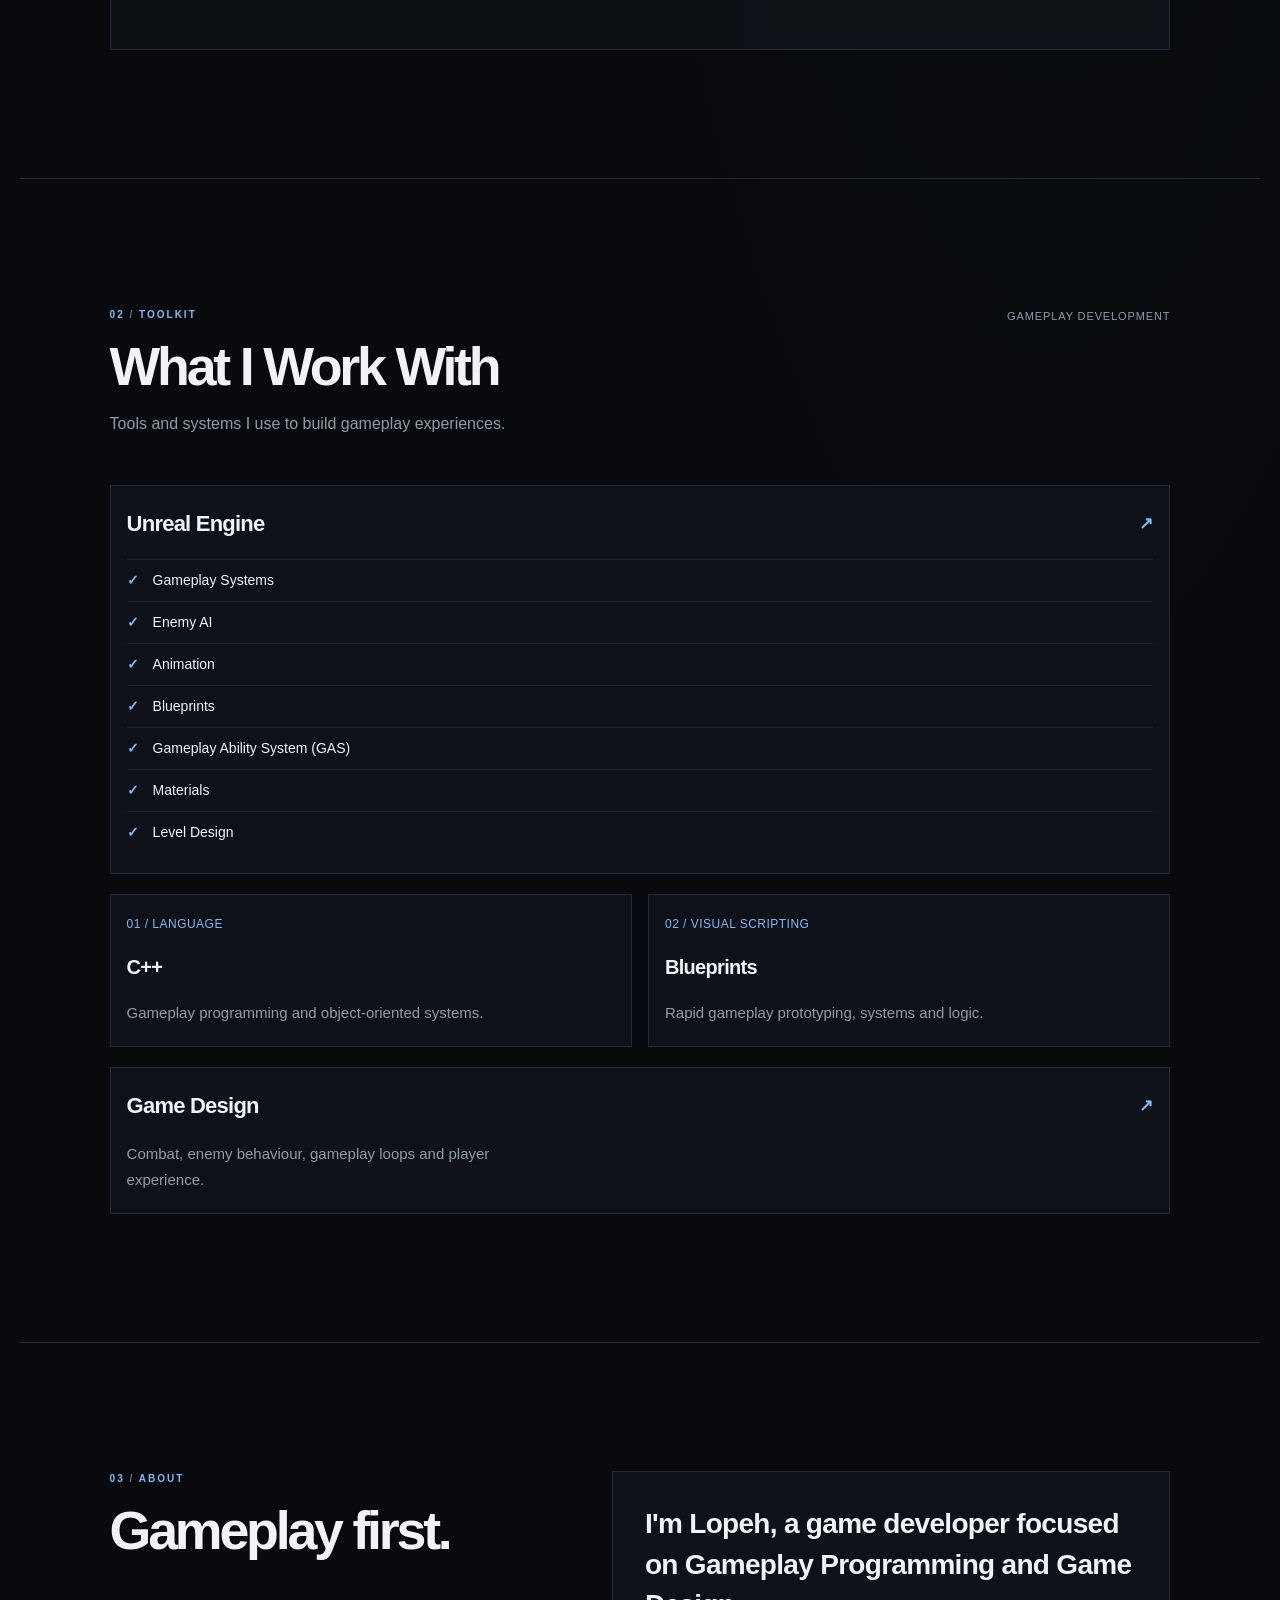
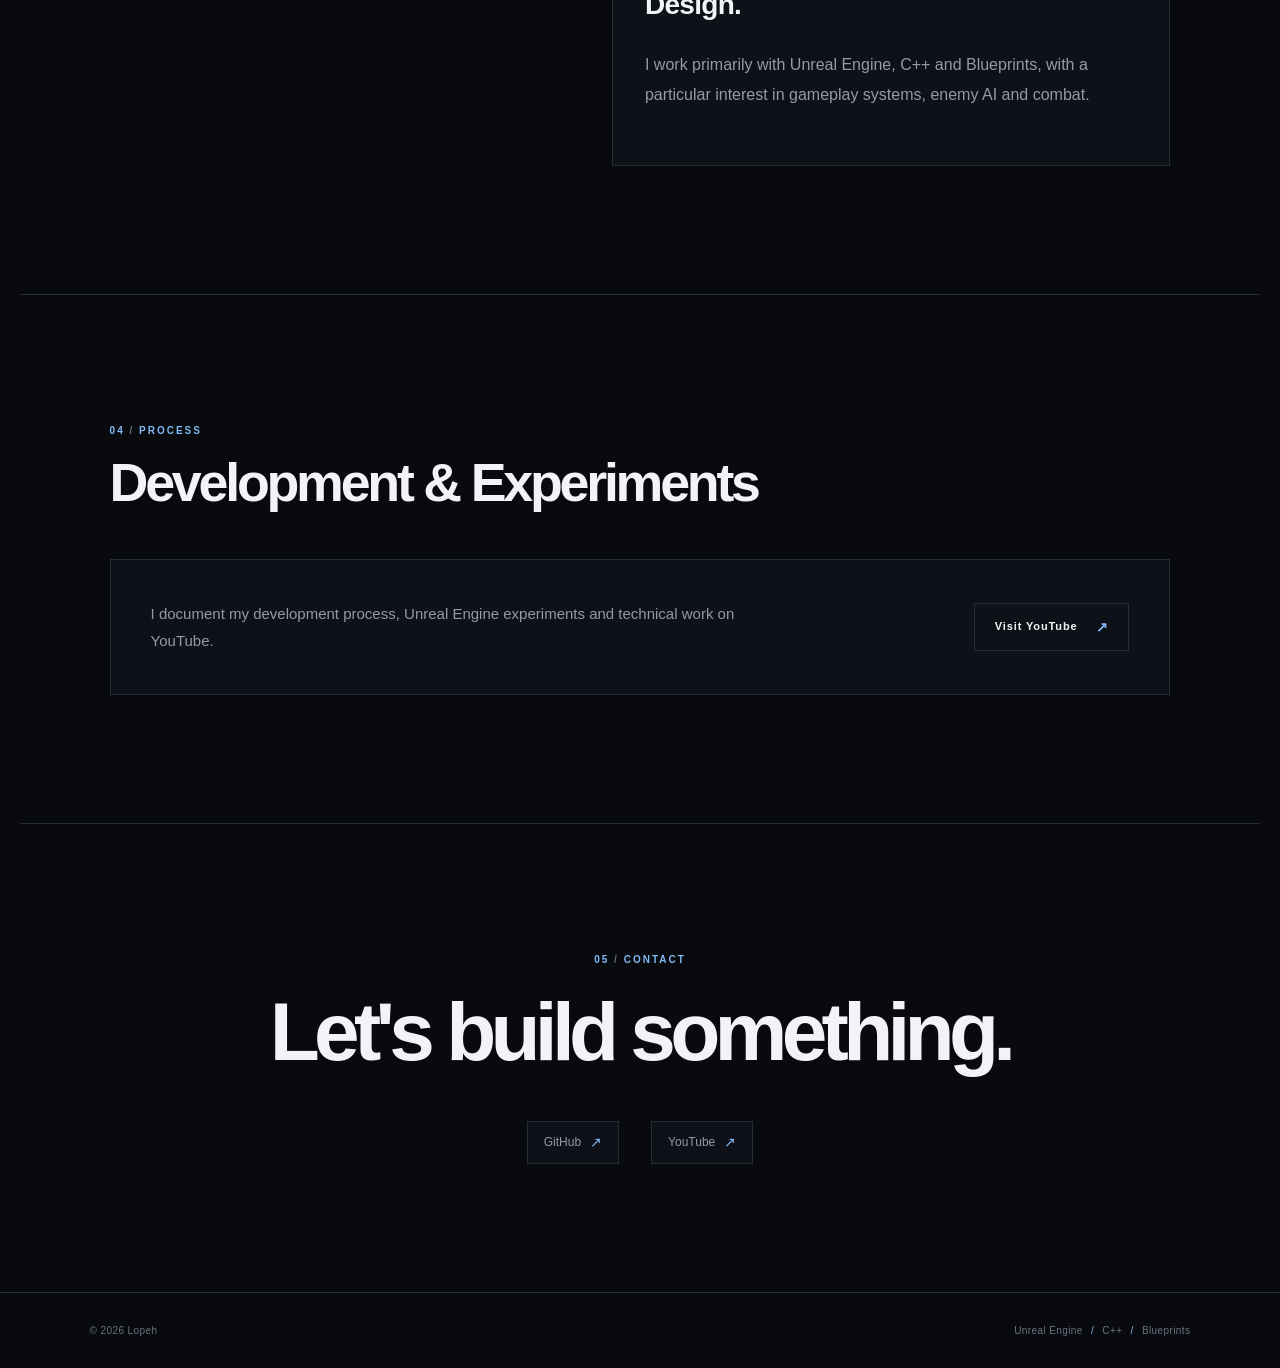
==== commit 7d75f630: "Unify lower page section styling" ====
--- a/index.html
+++ b/index.html
@@ -11,7 +11,7 @@
     <meta property="og:url" content="https://lopeh.dev/">
 
     <title>Lopeh | Gameplay Programmer</title>
-    <link rel="stylesheet" href="style.css?v=toolkit-layout-2">
+    <link rel="stylesheet" href="style.css?v=toolkit-layout-3">
 </head>
 <body>
     <a class="skip-link" href="#main">Skip to content</a>
--- a/style.css
+++ b/style.css
@@ -5,6 +5,7 @@
     --bg-main: #080A0D;
     --bg-card: #10141A;
     --bg-raised: #151B23;
+    --panel-fill: rgba(16, 20, 26, 0.78);
     --text-primary: #F1F3F6;
     --text-secondary: #929BA8;
     --text-navigation: #A0A8B4;
@@ -619,7 +620,7 @@
     min-height: 130px;
     padding: 20px 16px;
     border: 1px solid var(--border);
-    background: rgba(8, 10, 13, 0.72);
+    background: var(--panel-fill);
     transition: background-color 180ms ease;
 }
 
@@ -629,7 +630,8 @@
 }
 
 .skill:hover {
-    background: var(--bg-card);
+    border-color: rgba(130, 185, 245, 0.42);
+    background: rgba(16, 20, 26, 0.94);
 }
 
 .skill-index {
@@ -681,17 +683,16 @@
 
 .skill-list {
     display: grid;
-    gap: var(--space-2);
-    margin: 0;
-    padding: 12px 14px;
-    border-radius: 5px;
-    background: rgba(21, 27, 35, 0.86);
+    gap: 0;
+    margin: var(--space-3) 0 0;
+    padding: 0;
     list-style: none;
 }
 
 .skill-list li {
     position: relative;
-    padding-left: 26px;
+    padding: 9px 0 9px 26px;
+    border-top: 1px solid rgba(146, 155, 168, 0.14);
     color: var(--text-primary);
     font-size: 14px;
 }
@@ -720,7 +721,10 @@
 
 .about-content {
     max-width: 650px;
-    padding-top: 6px;
+    align-self: start;
+    padding: clamp(20px, 3vw, 32px);
+    border: 1px solid var(--border);
+    background: var(--panel-fill);
 }
 
 .about-content p {
@@ -752,7 +756,7 @@
     gap: var(--space-5);
     padding: clamp(24px, 4vw, 40px);
     border: 1px solid var(--border);
-    background: linear-gradient(115deg, rgba(16, 20, 26, 0.92), rgba(16, 20, 26, 0.48));
+    background: var(--panel-fill);
 }
 
 .content-description {
@@ -794,15 +798,17 @@
     display: inline-flex;
     align-items: center;
     gap: 9px;
-    padding-bottom: 5px;
-    border-bottom: 1px solid var(--border);
+    padding: 11px 16px;
+    border: 1px solid var(--border);
+    background: var(--panel-fill);
     color: var(--text-secondary);
     font-size: 12px;
-    transition: border-color 180ms ease, color 180ms ease;
+    transition: border-color 180ms ease, background-color 180ms ease, color 180ms ease;
 }
 
 .contact-links a:hover {
-    border-color: var(--accent);
+    border-color: rgba(130, 185, 245, 0.65);
+    background: rgba(130, 185, 245, 0.07);
     color: var(--text-primary);
 }
 
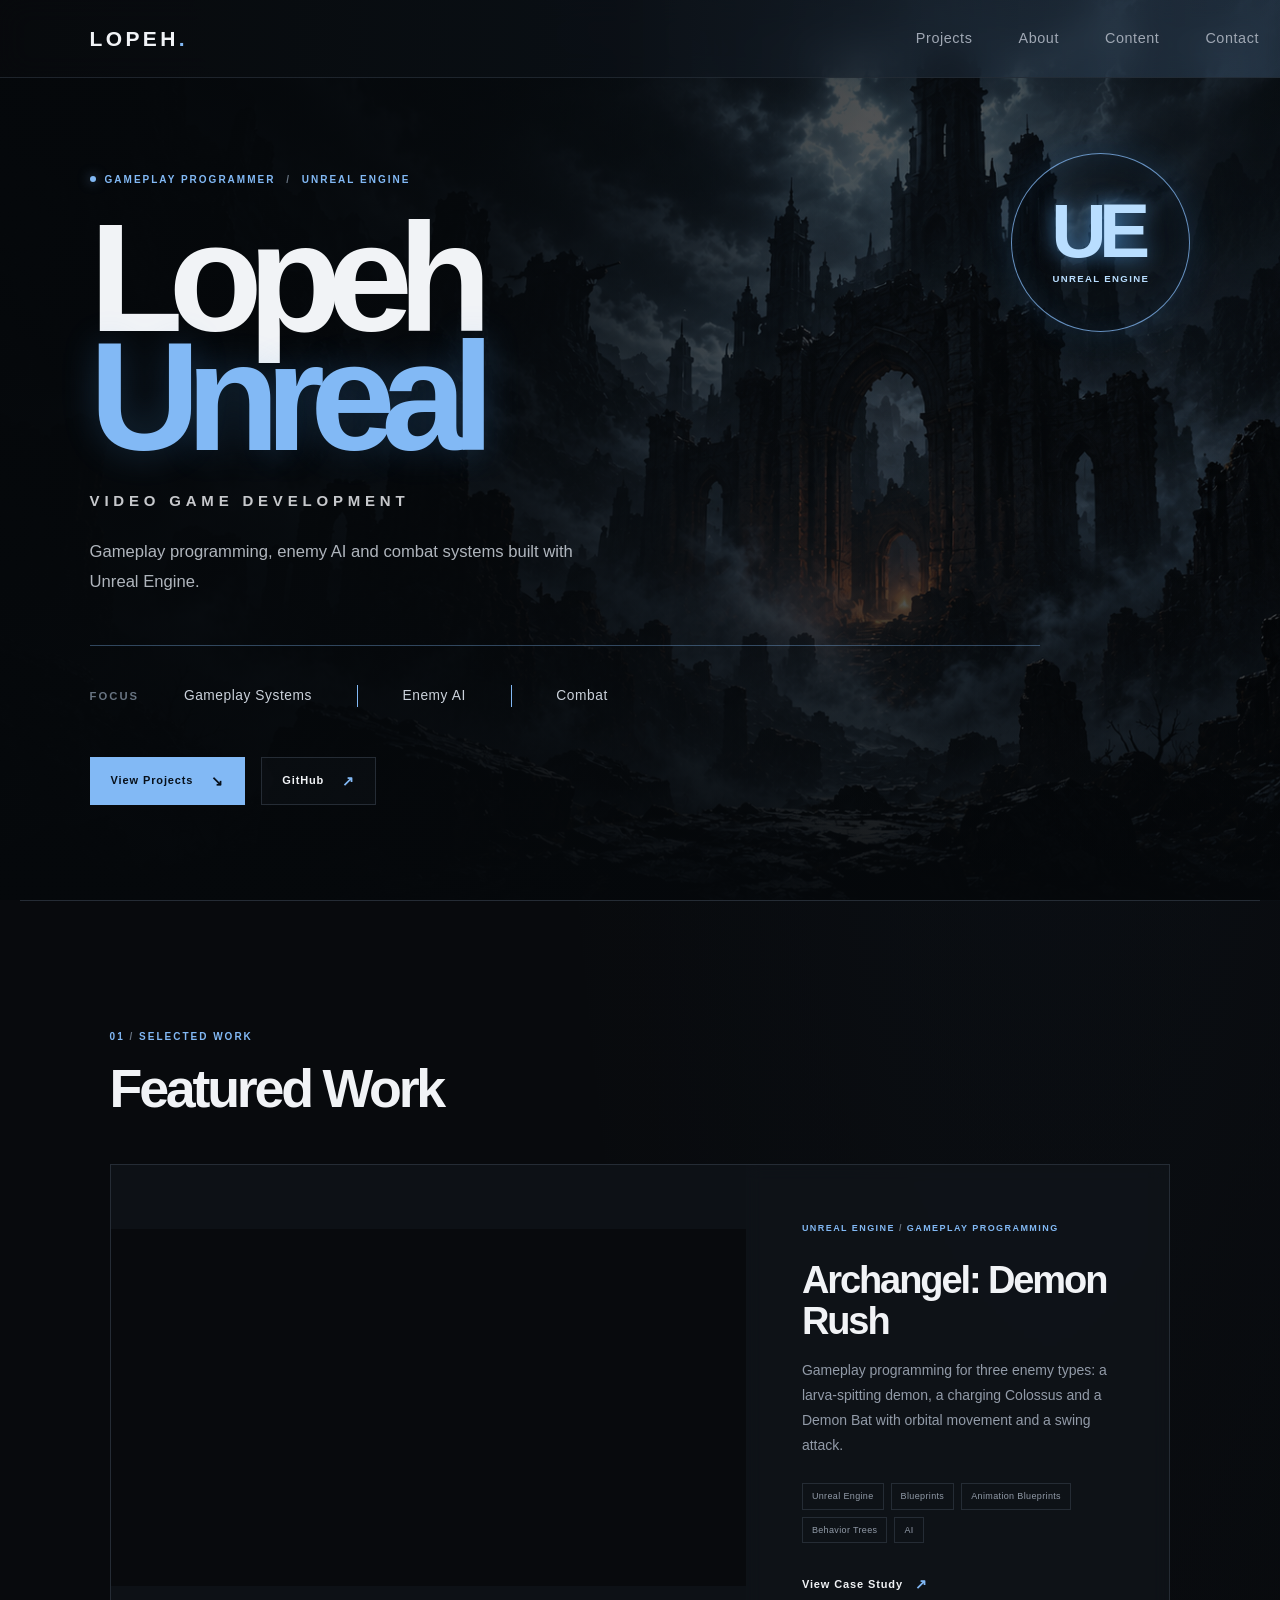
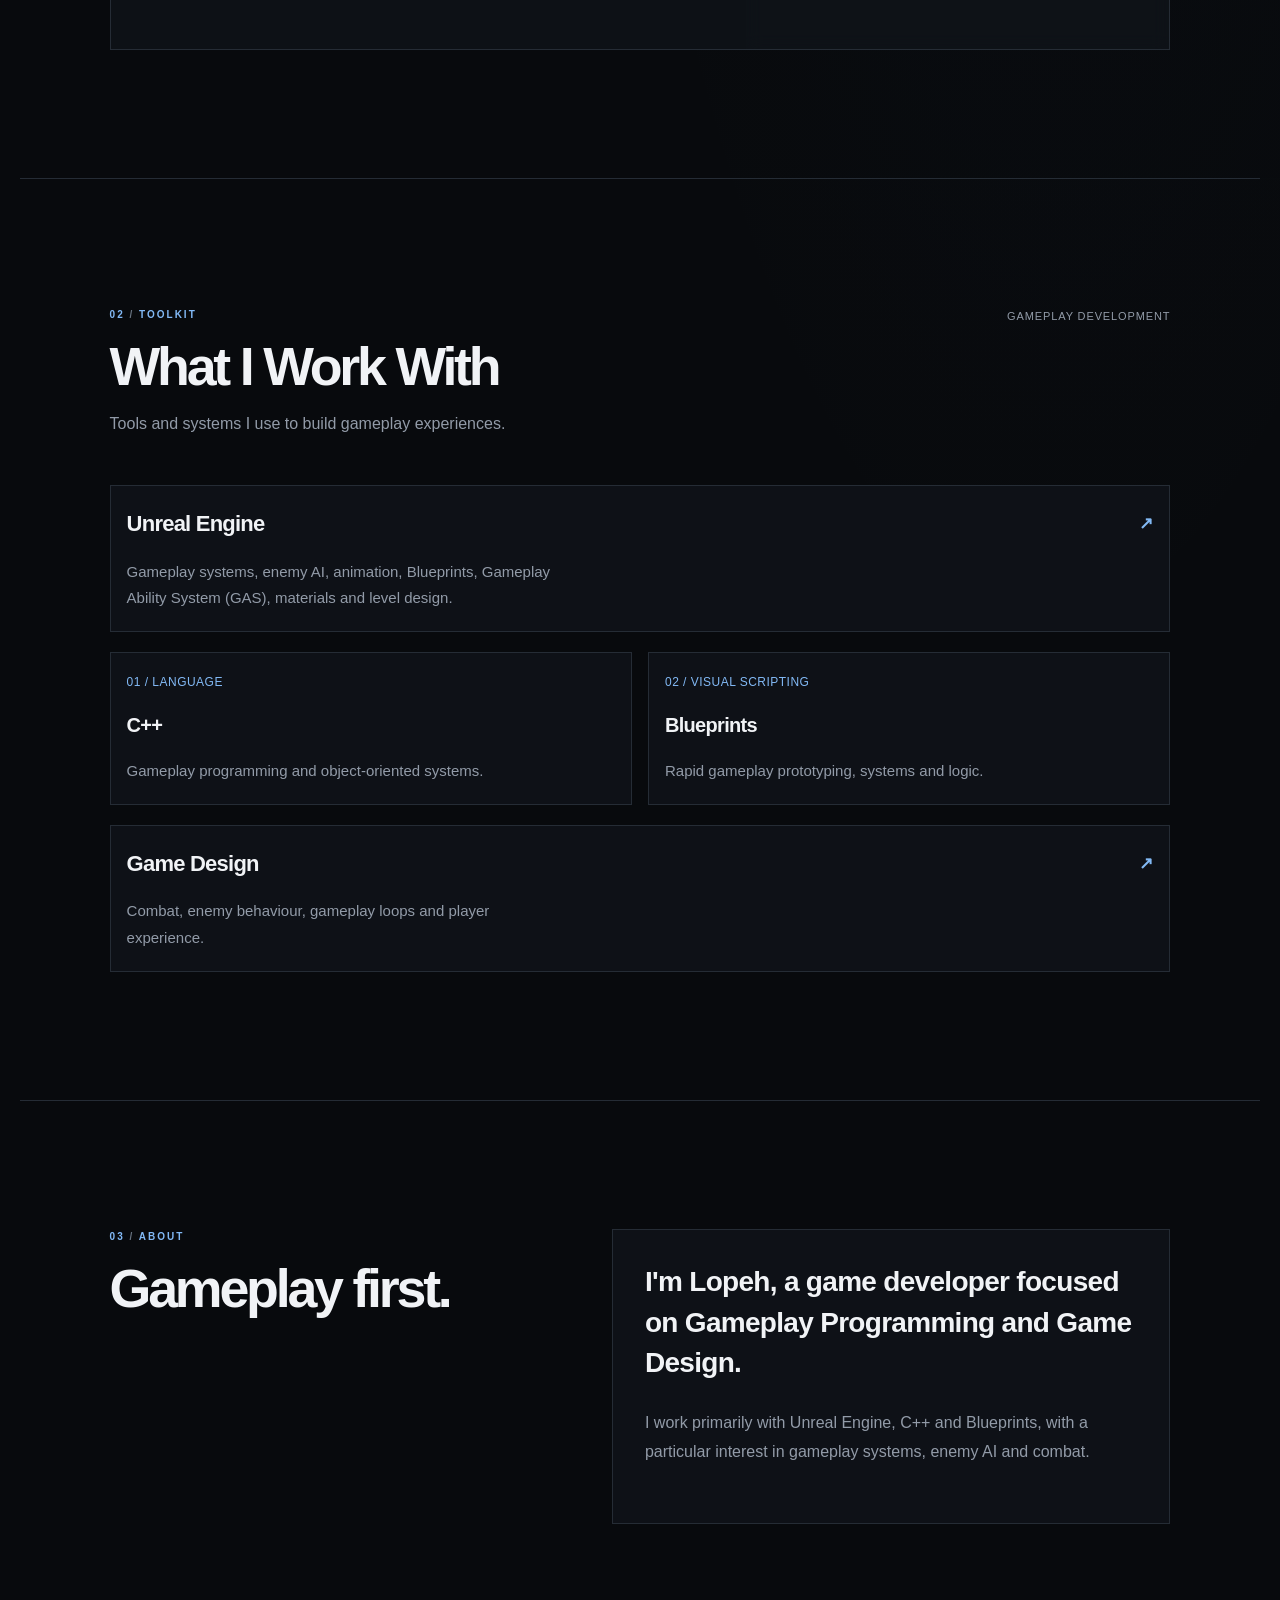
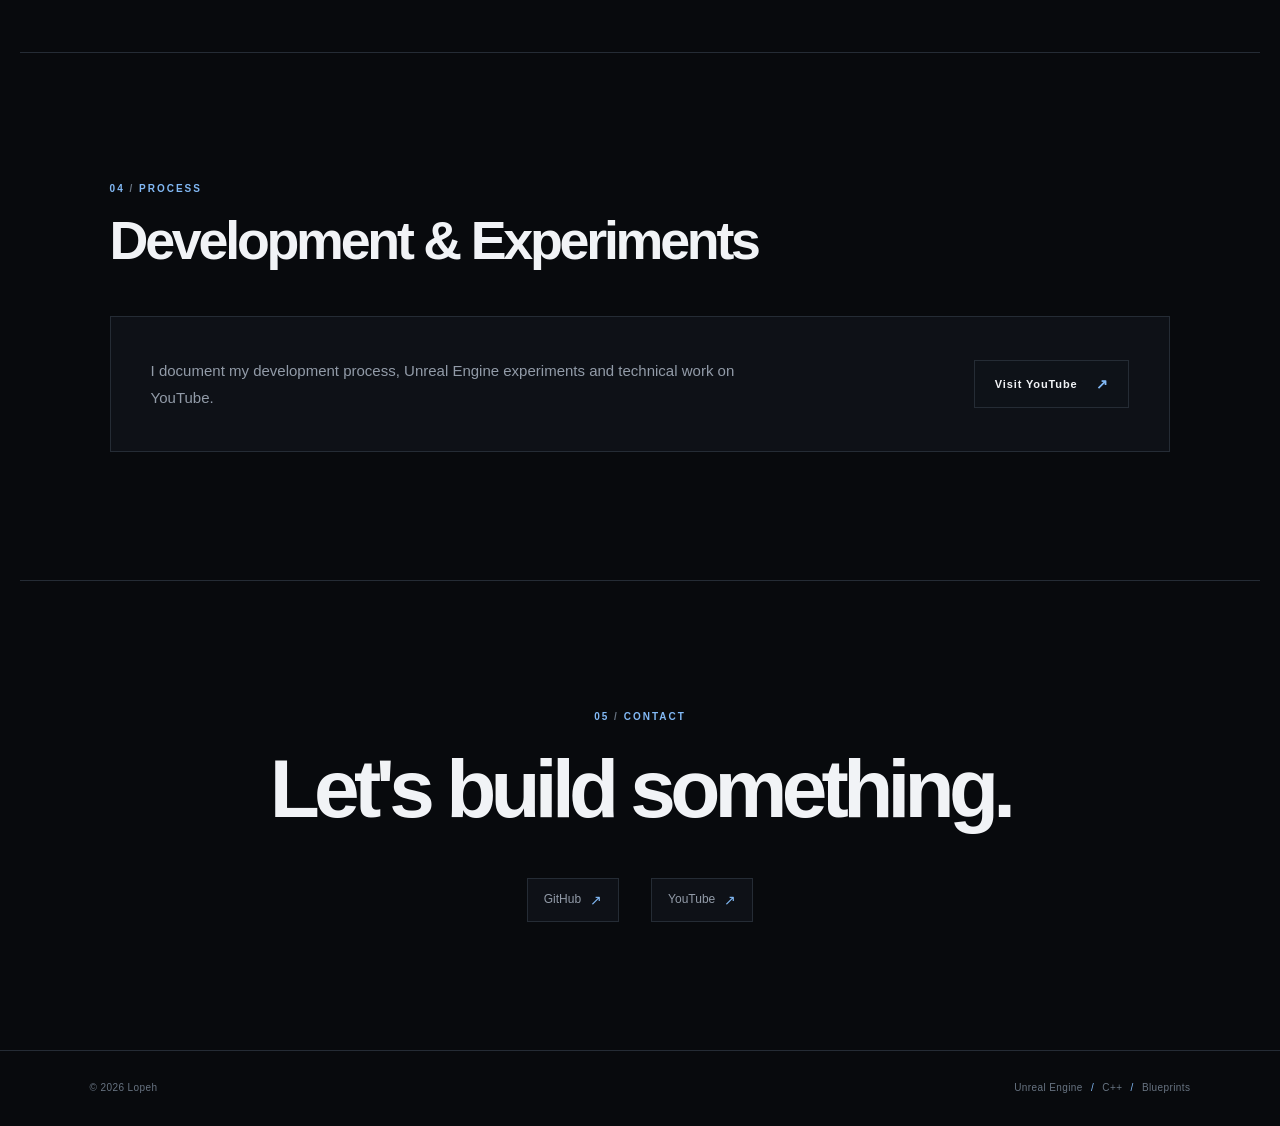
==== commit f30ee0c4: "Replace Unreal skills list with feature card" ====
--- a/index.html
+++ b/index.html
@@ -11,7 +11,7 @@
     <meta property="og:url" content="https://lopeh.dev/">
 
     <title>Lopeh | Gameplay Programmer</title>
-    <link rel="stylesheet" href="style.css?v=toolkit-layout-3">
+    <link rel="stylesheet" href="style.css?v=toolkit-layout-4">
 </head>
 <body>
     <a class="skip-link" href="#main">Skip to content</a>
@@ -103,15 +103,7 @@
                         <h3>Unreal Engine</h3>
                         <span class="skill-arrow" aria-hidden="true">↗</span>
                     </div>
-                    <ul class="skill-list">
-                        <li>Gameplay Systems</li>
-                        <li>Enemy AI</li>
-                        <li>Animation</li>
-                        <li>Blueprints</li>
-                        <li>Gameplay Ability System (GAS)</li>
-                        <li>Materials</li>
-                        <li>Level Design</li>
-                    </ul>
+                    <p>Gameplay systems, enemy AI, animation, Blueprints, Gameplay Ability System (GAS), materials and level design.</p>
                 </article>
                 <article class="skill">
                     <span class="skill-index">01 / LANGUAGE</span>
--- a/style.css
+++ b/style.css
@@ -676,35 +676,6 @@
     line-height: 1.75;
 }
 
-.skill-feature .skill-summary {
-    max-width: none;
-    margin: var(--space-2) 0;
-}
-
-.skill-list {
-    display: grid;
-    gap: 0;
-    margin: var(--space-3) 0 0;
-    padding: 0;
-    list-style: none;
-}
-
-.skill-list li {
-    position: relative;
-    padding: 9px 0 9px 26px;
-    border-top: 1px solid rgba(146, 155, 168, 0.14);
-    color: var(--text-primary);
-    font-size: 14px;
-}
-
-.skill-list li::before {
-    position: absolute;
-    left: 0;
-    color: var(--accent);
-    content: "✓";
-    font-weight: 700;
-}
-
 /* =========================
    ABOUT
 ========================= */
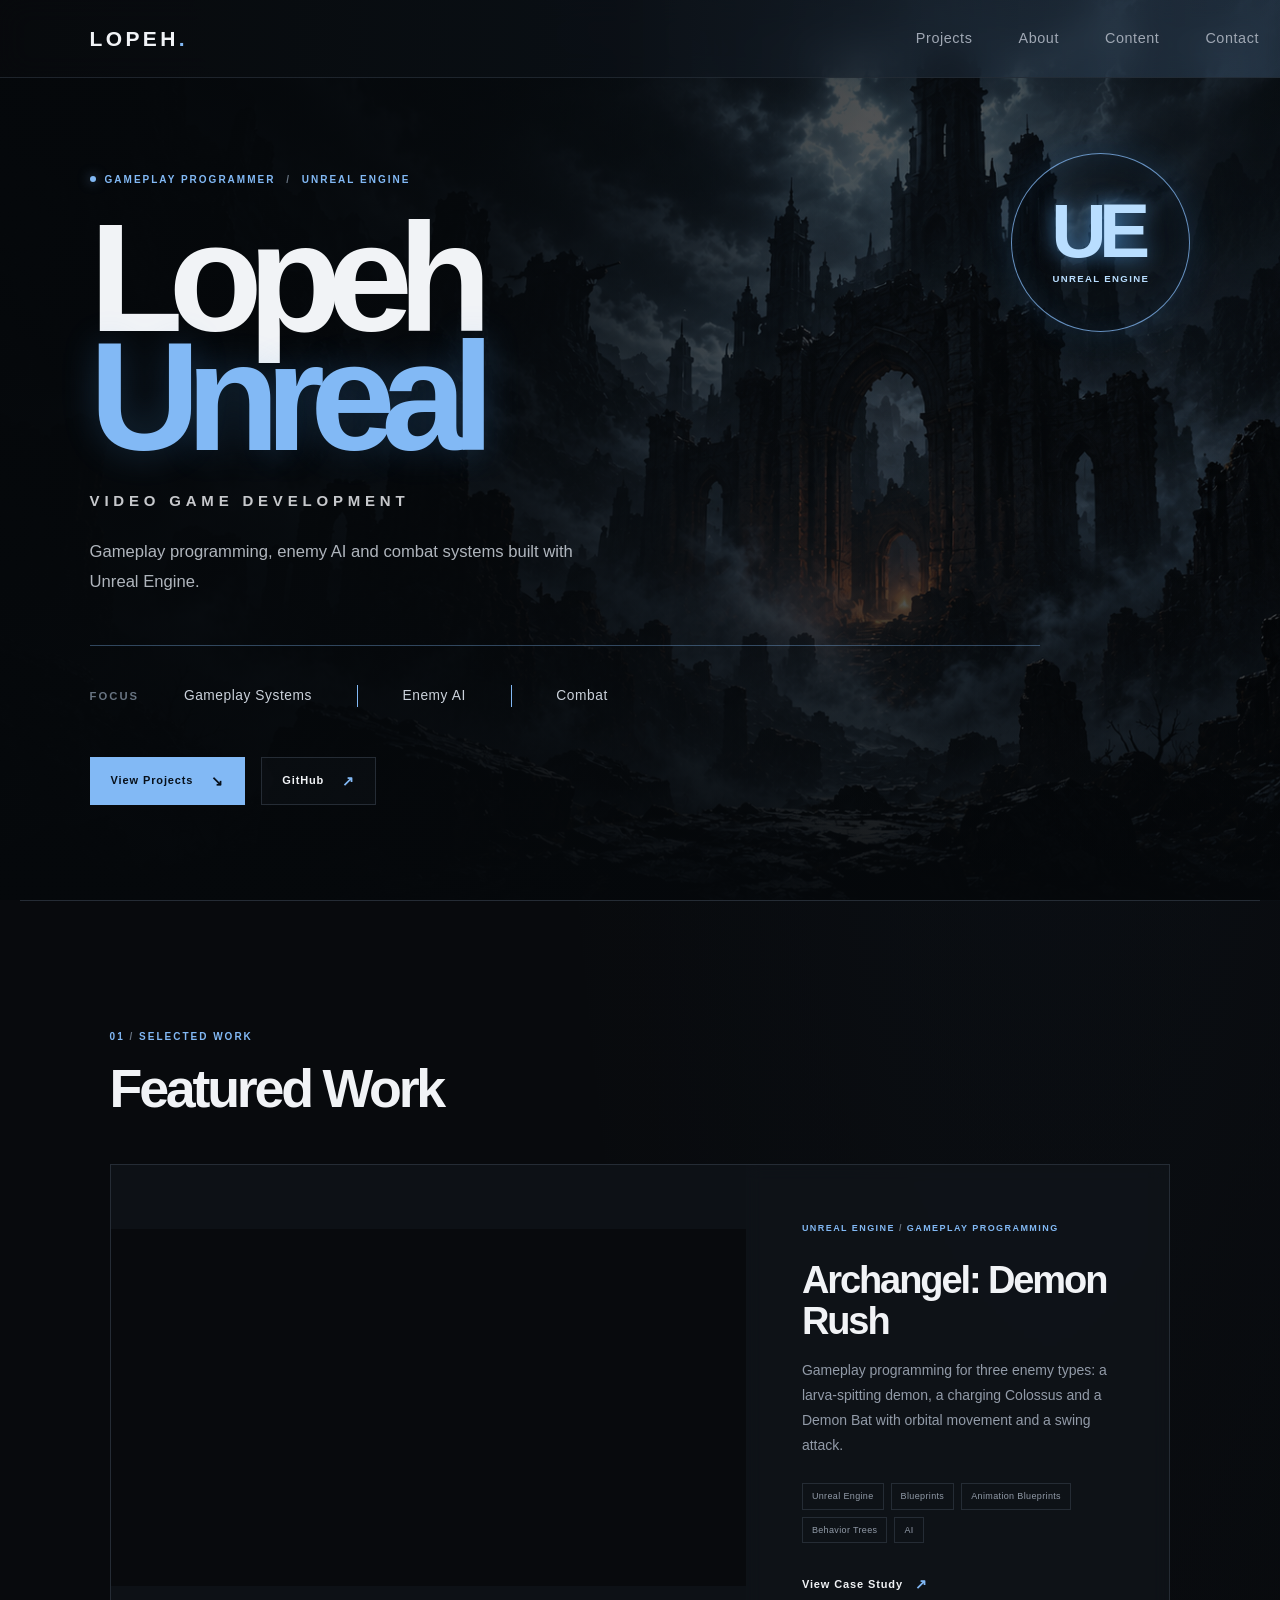
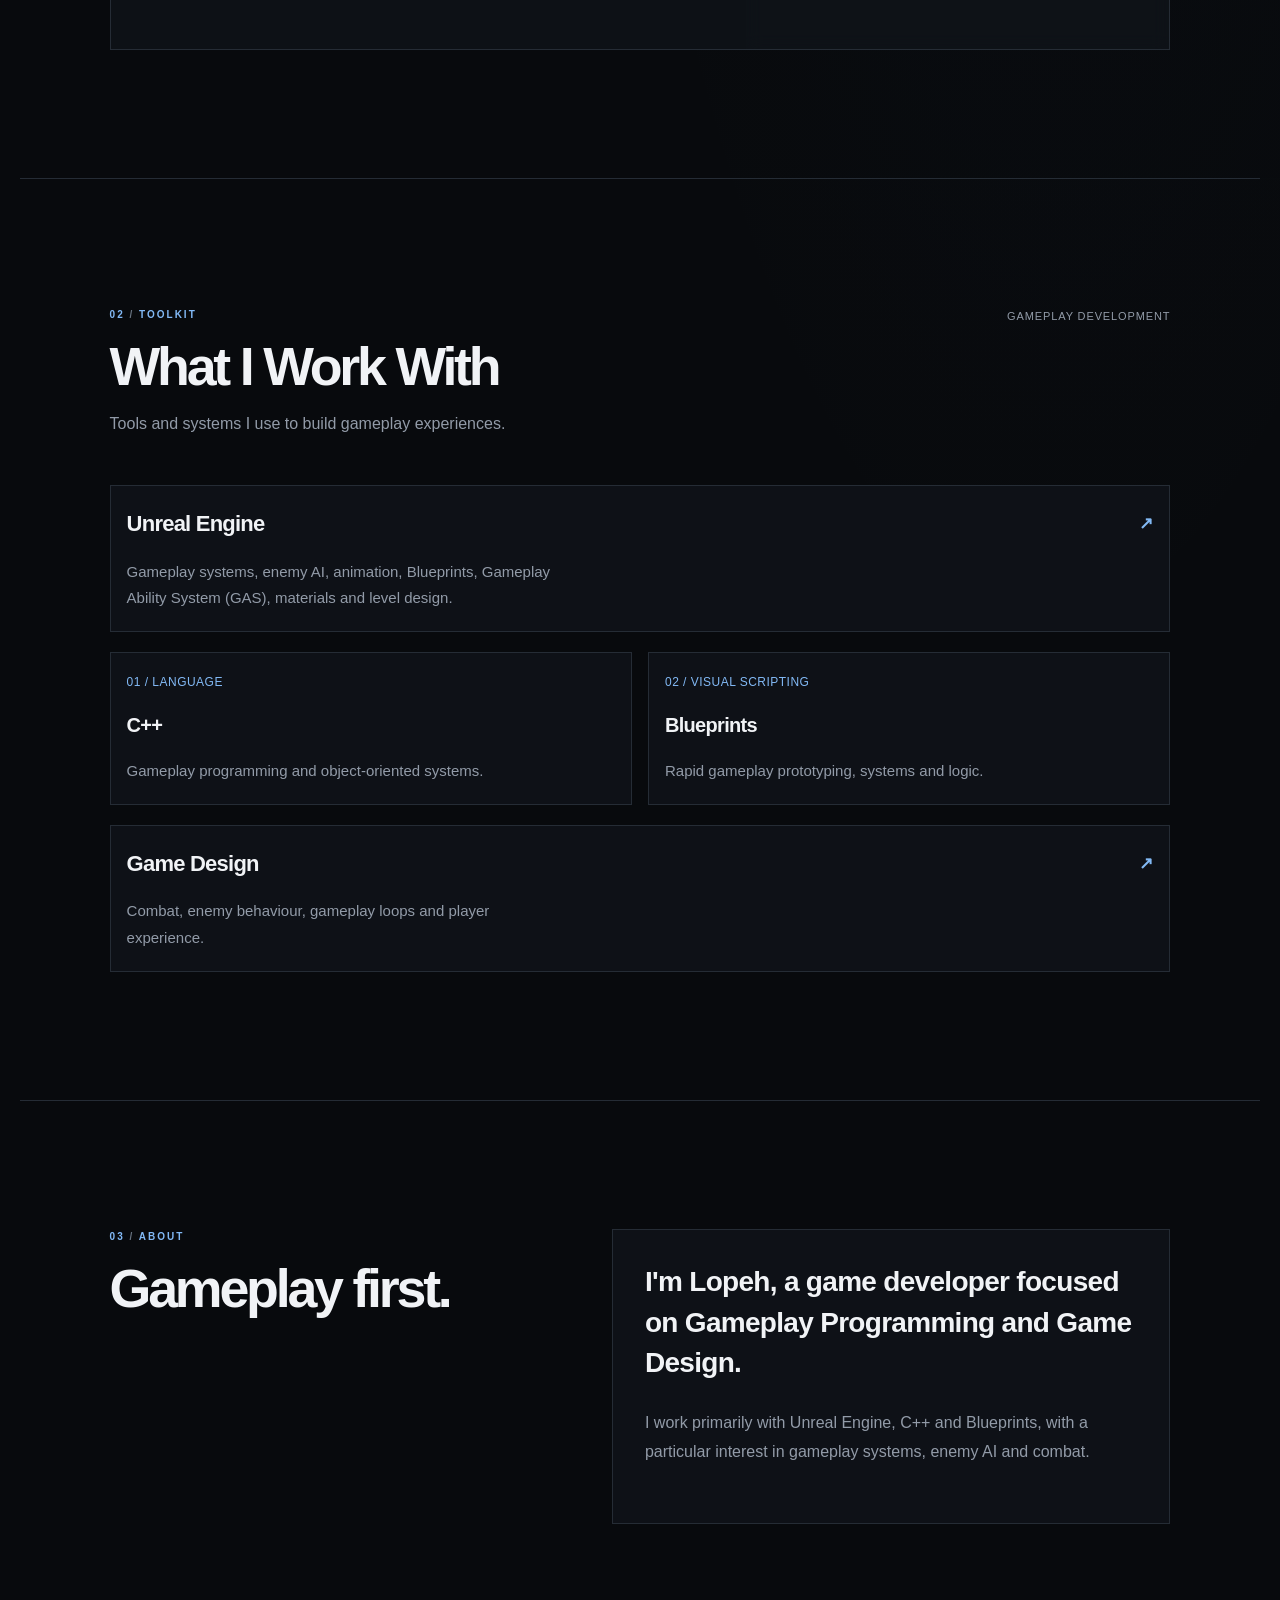
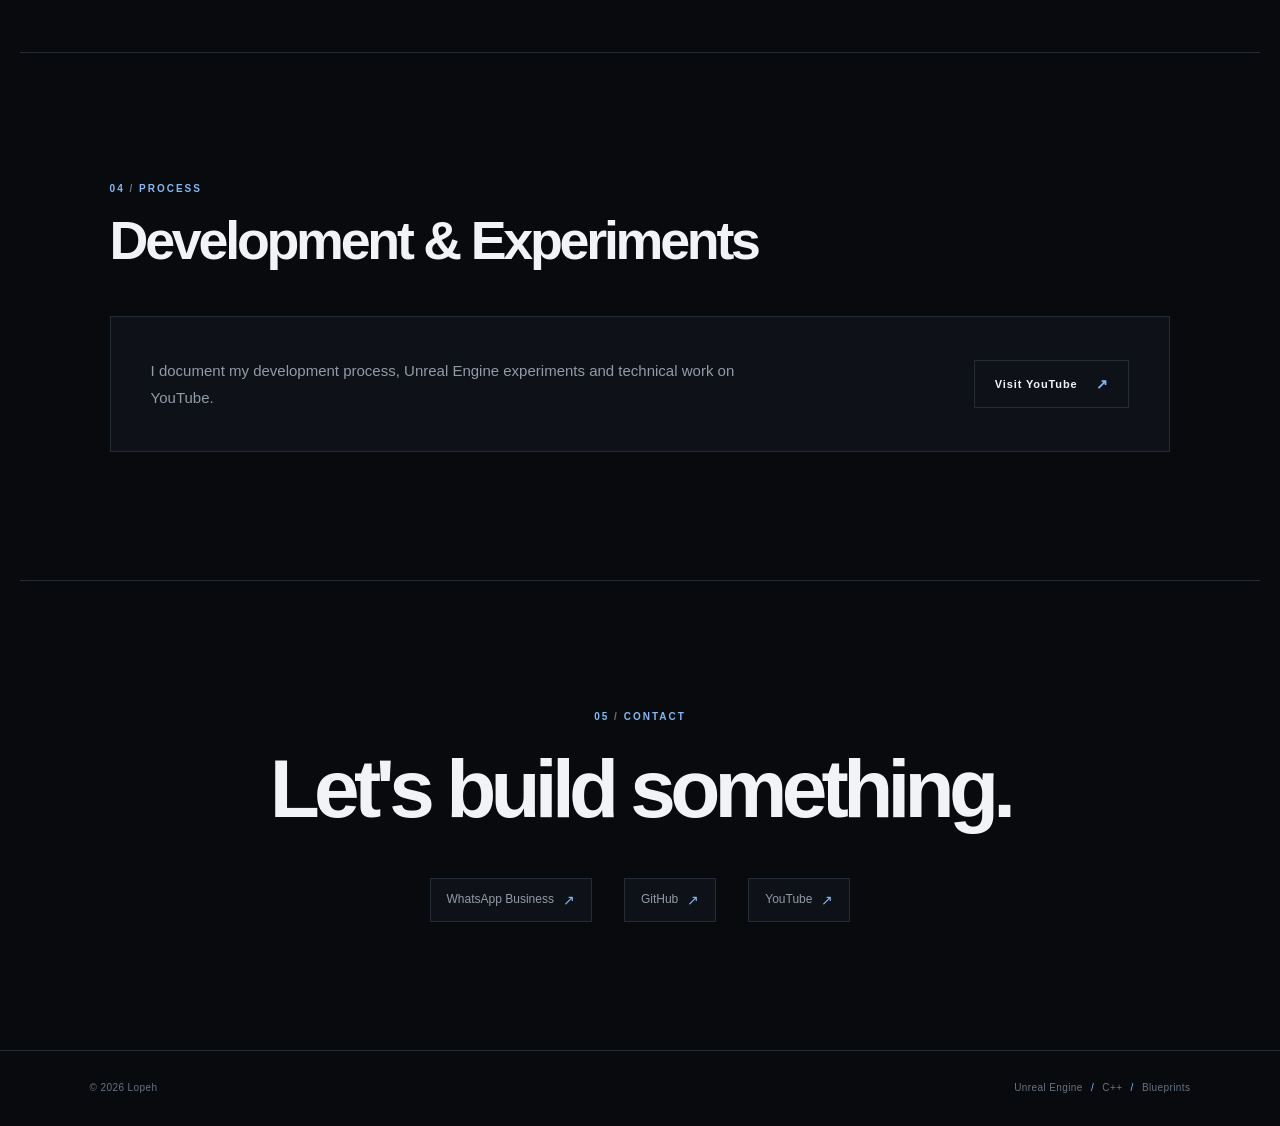
==== commit f2aa6bc8: "Add WhatsApp Business contact button" ====
--- a/index.html
+++ b/index.html
@@ -151,6 +151,7 @@
             <p class="eyebrow">05 <span>/</span> CONTACT</p>
             <h2 id="contact-title">Let's build something.</h2>
             <div class="contact-links">
+                <a href="https://wa.me/353894146419" target="_blank" rel="noopener noreferrer">WhatsApp Business <span aria-hidden="true">↗</span></a>
                 <a href="https://github.com/lopehdev" target="_blank" rel="noopener noreferrer">GitHub <span aria-hidden="true">↗</span></a>
                 <a href="https://www.youtube.com/@LopehUnrealES" target="_blank" rel="noopener noreferrer">YouTube <span aria-hidden="true">↗</span></a>
             </div>
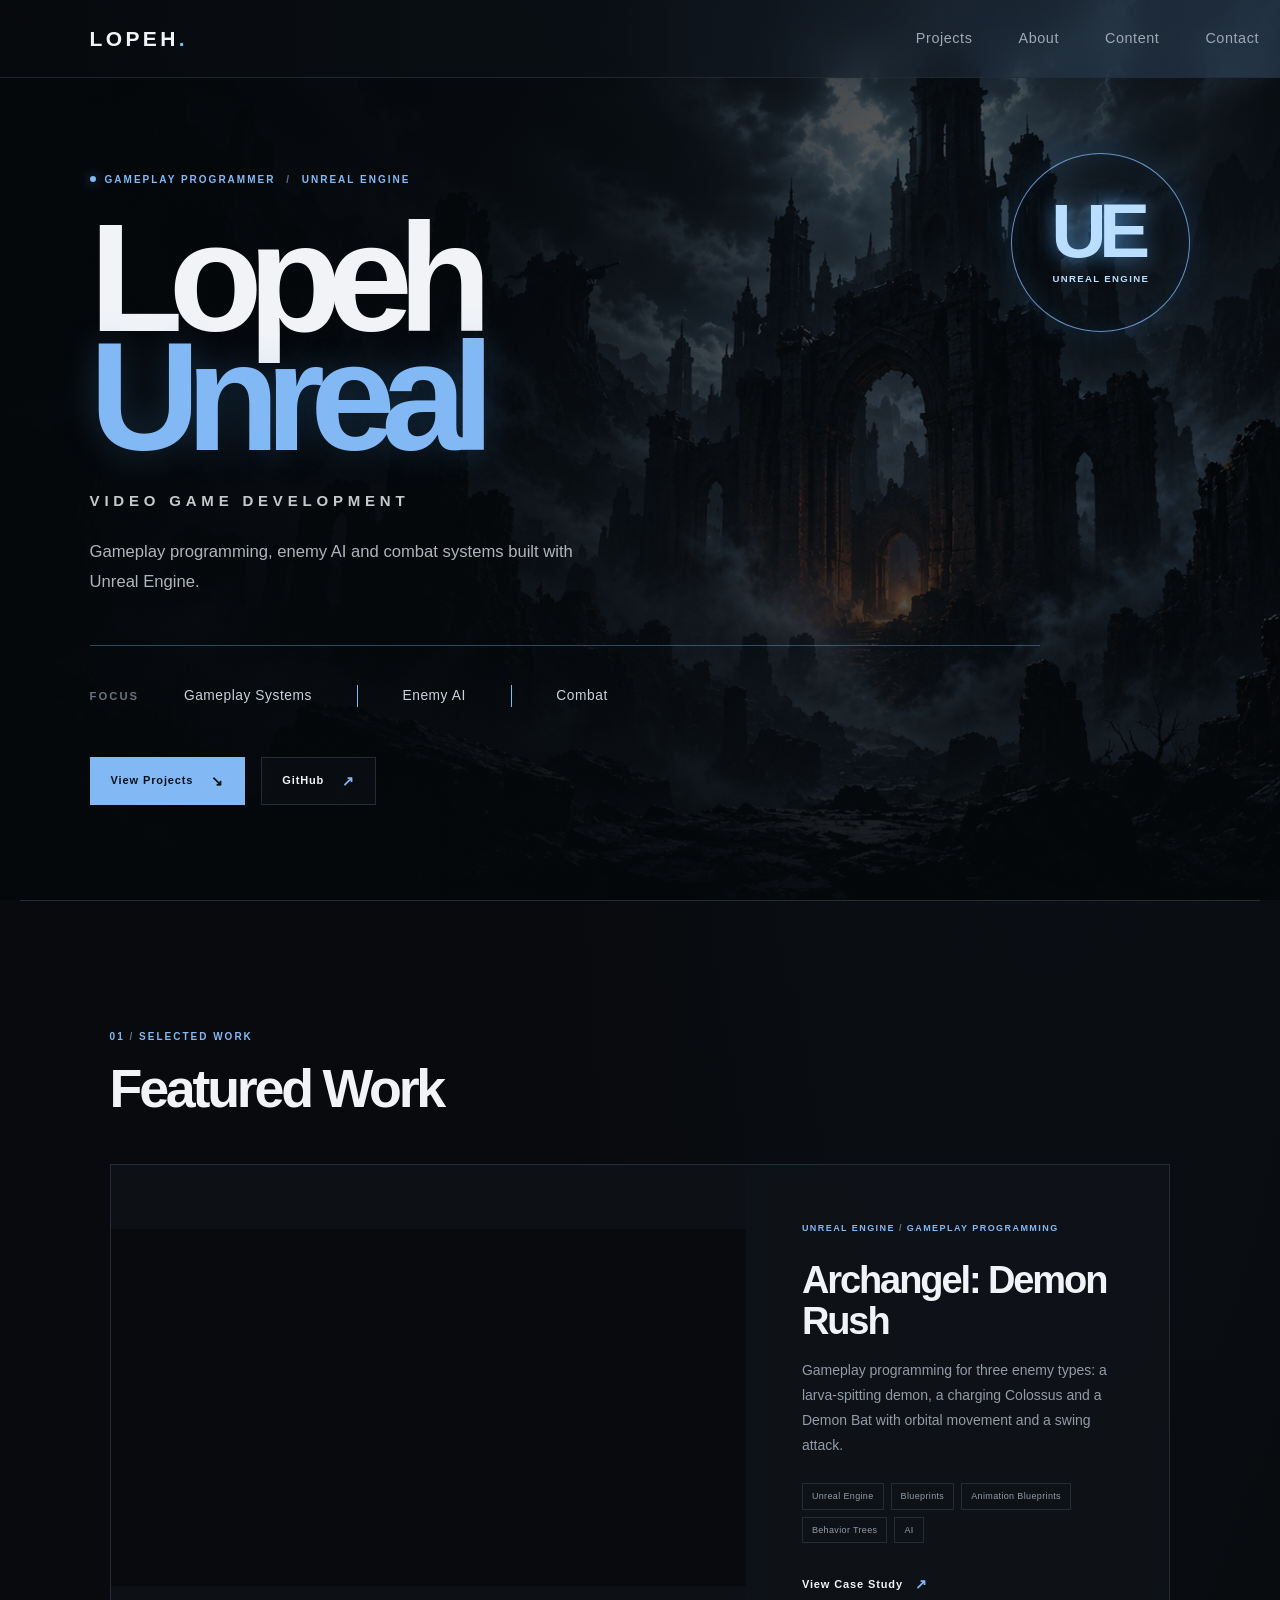
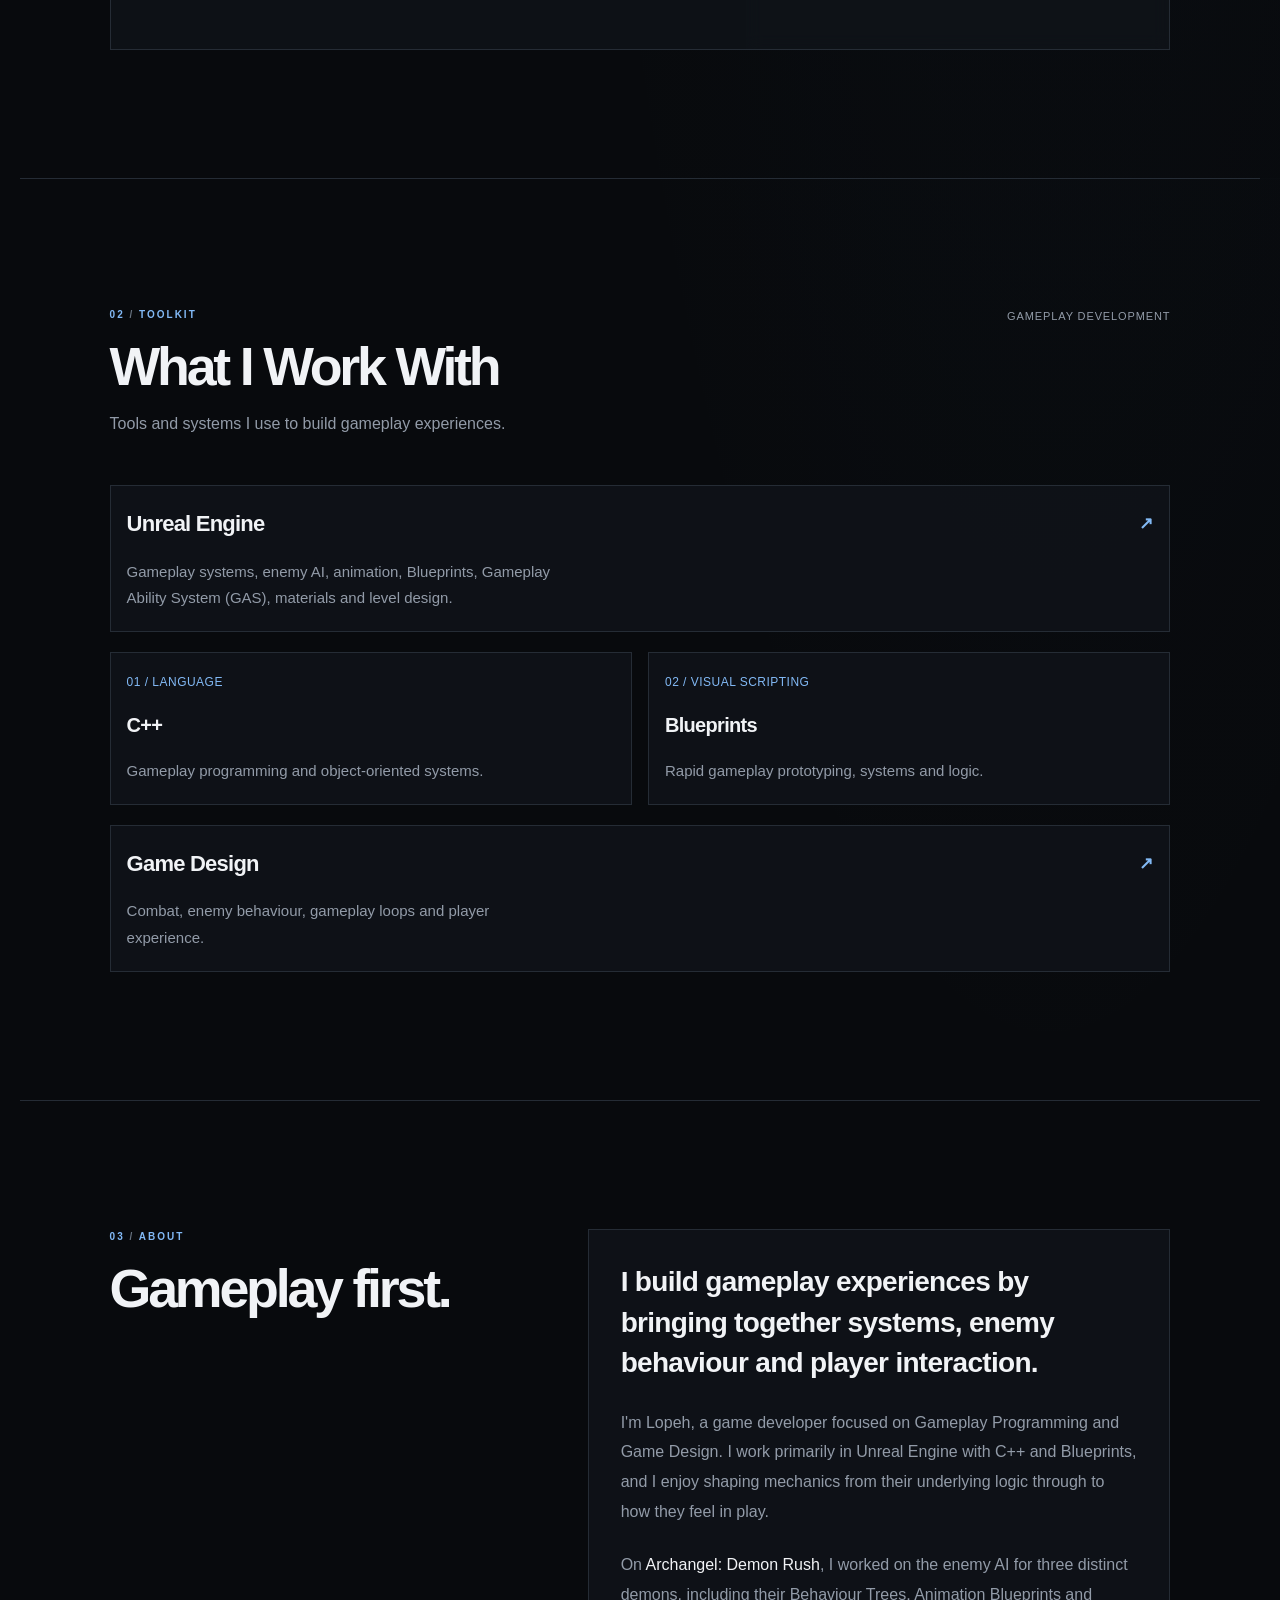
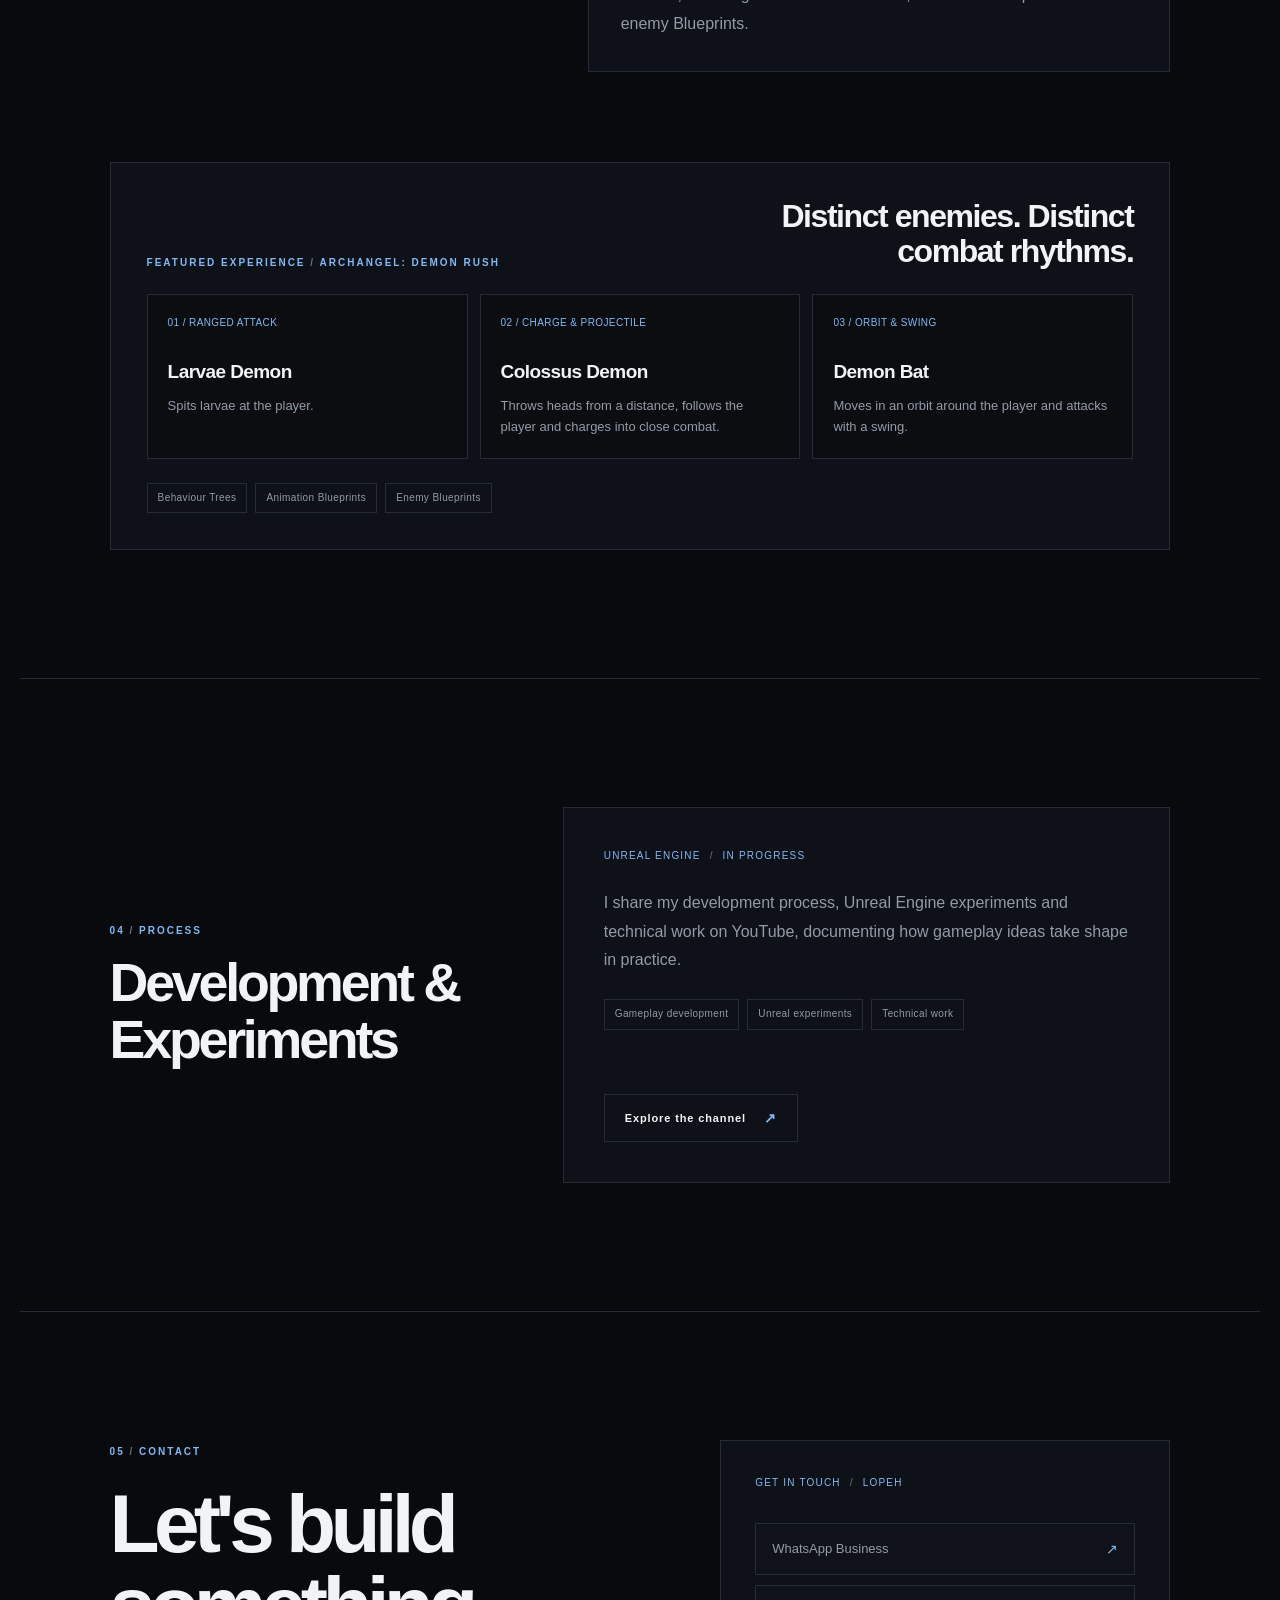
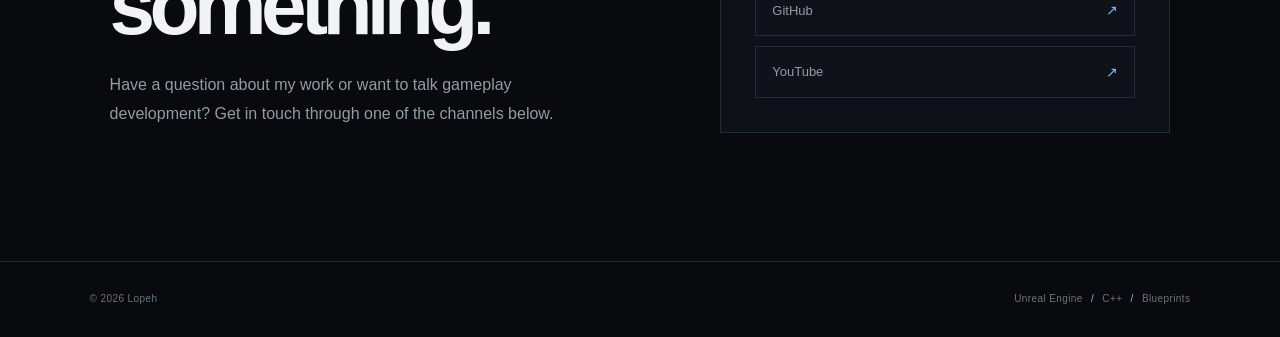
==== commit a1cb511d: "Expand about process and contact sections" ====
--- a/index.html
+++ b/index.html
@@ -11,7 +11,7 @@
     <meta property="og:url" content="https://lopeh.dev/">
 
     <title>Lopeh | Gameplay Programmer</title>
-    <link rel="stylesheet" href="style.css?v=toolkit-layout-4">
+    <link rel="stylesheet" href="style.css?v=toolkit-layout-5">
 </head>
 <body>
     <a class="skip-link" href="#main">Skip to content</a>
@@ -131,8 +131,37 @@
                 <h2 id="about-title">Gameplay first.</h2>
             </div>
             <div class="about-content">
-                <p class="about-lead">I'm Lopeh, a game developer focused on Gameplay Programming and Game Design.</p>
-                <p>I work primarily with Unreal Engine, C++ and Blueprints, with a particular interest in gameplay systems, enemy AI and combat.</p>
+                <p class="about-lead">I build gameplay experiences by bringing together systems, enemy behaviour and player interaction.</p>
+                <p>I'm Lopeh, a game developer focused on Gameplay Programming and Game Design. I work primarily in Unreal Engine with C++ and Blueprints, and I enjoy shaping mechanics from their underlying logic through to how they feel in play.</p>
+                <p>On <em>Archangel: Demon Rush</em>, I worked on the enemy AI for three distinct demons, including their Behaviour Trees, Animation Blueprints and enemy Blueprints.</p>
+            </div>
+            <div class="about-focus">
+                <div class="about-focus-heading">
+                    <p class="eyebrow">FEATURED EXPERIENCE <span>/</span> ARCHANGEL: DEMON RUSH</p>
+                    <h3>Distinct enemies. Distinct combat rhythms.</h3>
+                </div>
+                <div class="enemy-grid">
+                    <article class="enemy-card">
+                        <span class="skill-index">01 / RANGED ATTACK</span>
+                        <h4>Larvae Demon</h4>
+                        <p>Spits larvae at the player.</p>
+                    </article>
+                    <article class="enemy-card">
+                        <span class="skill-index">02 / CHARGE &amp; PROJECTILE</span>
+                        <h4>Colossus Demon</h4>
+                        <p>Throws heads from a distance, follows the player and charges into close combat.</p>
+                    </article>
+                    <article class="enemy-card">
+                        <span class="skill-index">03 / ORBIT &amp; SWING</span>
+                        <h4>Demon Bat</h4>
+                        <p>Moves in an orbit around the player and attacks with a swing.</p>
+                    </article>
+                </div>
+                <div class="about-tools" aria-label="Areas of implementation">
+                    <span>Behaviour Trees</span>
+                    <span>Animation Blueprints</span>
+                    <span>Enemy Blueprints</span>
+                </div>
             </div>
         </section>
 
@@ -142,18 +171,32 @@
                 <h2 id="content-title">Development &amp; Experiments</h2>
             </div>
             <div class="content-panel">
-                <p class="content-description">I document my development process, Unreal Engine experiments and technical work on YouTube.</p>
-                <a href="https://www.youtube.com/@LopehUnrealES" target="_blank" rel="noopener noreferrer" class="button secondary">Visit YouTube <span aria-hidden="true">↗</span></a>
+                <div class="content-copy">
+                    <p class="content-kicker">UNREAL ENGINE <span>/</span> IN PROGRESS</p>
+                    <p class="content-description">I share my development process, Unreal Engine experiments and technical work on YouTube, documenting how gameplay ideas take shape in practice.</p>
+                    <div class="content-topics" aria-label="Topics">
+                        <span>Gameplay development</span>
+                        <span>Unreal experiments</span>
+                        <span>Technical work</span>
+                    </div>
+                </div>
+                <a href="https://www.youtube.com/@LopehUnrealES" target="_blank" rel="noopener noreferrer" class="button secondary">Explore the channel <span aria-hidden="true">↗</span></a>
             </div>
         </section>
 
         <section id="contact" class="section contact-section backdrop-section" aria-labelledby="contact-title">
-            <p class="eyebrow">05 <span>/</span> CONTACT</p>
-            <h2 id="contact-title">Let's build something.</h2>
-            <div class="contact-links">
-                <a href="https://wa.me/353894146419" target="_blank" rel="noopener noreferrer">WhatsApp Business <span aria-hidden="true">↗</span></a>
-                <a href="https://github.com/lopehdev" target="_blank" rel="noopener noreferrer">GitHub <span aria-hidden="true">↗</span></a>
-                <a href="https://www.youtube.com/@LopehUnrealES" target="_blank" rel="noopener noreferrer">YouTube <span aria-hidden="true">↗</span></a>
+            <div class="contact-copy">
+                <p class="eyebrow">05 <span>/</span> CONTACT</p>
+                <h2 id="contact-title">Let's build something.</h2>
+                <p class="contact-description">Have a question about my work or want to talk gameplay development? Get in touch through one of the channels below.</p>
+            </div>
+            <div class="contact-panel">
+                <p class="content-kicker">GET IN TOUCH <span>/</span> LOPEH</p>
+                <div class="contact-links">
+                    <a href="https://wa.me/353894146419" target="_blank" rel="noopener noreferrer">WhatsApp Business <span aria-hidden="true">↗</span></a>
+                    <a href="https://github.com/lopehdev" target="_blank" rel="noopener noreferrer">GitHub <span aria-hidden="true">↗</span></a>
+                    <a href="https://www.youtube.com/@LopehUnrealES" target="_blank" rel="noopener noreferrer">YouTube <span aria-hidden="true">↗</span></a>
+                </div>
             </div>
         </section>
     </main>
--- a/style.css
+++ b/style.css
@@ -1119,3 +1119,223 @@
         animation-duration: 0.01ms !important;
     }
 }
+
+/* Expanded sections 03–05 */
+.about-section {
+    grid-template-columns: minmax(0, 0.8fr) minmax(0, 1.2fr);
+    align-items: start;
+}
+
+.about-content {
+    max-width: none;
+}
+
+.about-content p:last-child {
+    margin-bottom: 0;
+}
+
+.about-content em {
+    color: var(--text-primary);
+    font-style: normal;
+}
+
+.about-focus {
+    grid-column: 1 / -1;
+    padding: clamp(22px, 3vw, 36px);
+    border: 1px solid var(--border);
+    background: var(--panel-fill);
+}
+
+.about-focus-heading {
+    display: flex;
+    align-items: end;
+    justify-content: space-between;
+    gap: var(--space-4);
+    margin-bottom: var(--space-4);
+}
+
+.about-focus-heading .eyebrow {
+    margin: 0;
+}
+
+.about-focus-heading h3 {
+    max-width: 440px;
+    margin: 0;
+    font-size: clamp(21px, 2.8vw, 32px);
+    letter-spacing: -0.045em;
+    line-height: 1.12;
+    text-align: right;
+}
+
+.enemy-grid {
+    display: grid;
+    grid-template-columns: repeat(3, minmax(0, 1fr));
+    gap: 12px;
+}
+
+.enemy-card {
+    min-height: 160px;
+    padding: 20px;
+    border: 1px solid var(--border);
+    background: rgba(8, 10, 13, 0.52);
+}
+
+.enemy-card .skill-index {
+    margin-bottom: var(--space-4);
+    font-size: 10px;
+}
+
+.enemy-card h4 {
+    margin: 0 0 8px;
+    font-size: 19px;
+    letter-spacing: -0.03em;
+}
+
+.enemy-card p {
+    margin: 0;
+    color: var(--text-secondary);
+    font-size: 13px;
+    line-height: 1.65;
+}
+
+.about-tools,
+.content-topics {
+    display: flex;
+    flex-wrap: wrap;
+    gap: 8px;
+    margin-top: var(--space-4);
+}
+
+.about-tools span,
+.content-topics span {
+    padding: 6px 10px;
+    border: 1px solid var(--border);
+    color: var(--text-secondary);
+    font-size: 10px;
+    letter-spacing: 0.04em;
+}
+
+.content-section {
+    display: grid;
+    grid-template-columns: minmax(0, 0.8fr) minmax(0, 1.2fr);
+    align-items: center;
+    gap: var(--space-6);
+}
+
+.content-section .section-heading {
+    margin: 0;
+}
+
+.content-section .section-heading h2 {
+    max-width: 420px;
+}
+
+.content-panel {
+    min-height: 100%;
+    align-items: flex-start;
+    flex-direction: column;
+    justify-content: space-between;
+}
+
+.content-kicker {
+    margin: 0 0 var(--space-4);
+    color: var(--accent);
+    font-size: 10px;
+    letter-spacing: 0.12em;
+}
+
+.content-kicker span {
+    padding: 0 5px;
+    color: var(--text-muted);
+}
+
+.content-description {
+    max-width: 600px;
+    font-size: 16px;
+}
+
+.content-topics {
+    margin: var(--space-4) 0 var(--space-5);
+}
+
+.contact-section {
+    display: grid;
+    grid-template-columns: minmax(0, 1fr) minmax(300px, 0.8fr);
+    align-items: center;
+    gap: var(--space-6);
+    text-align: left;
+}
+
+.contact-copy {
+    max-width: 620px;
+}
+
+.contact-section h2 {
+    max-width: 620px;
+    margin-bottom: var(--space-4);
+    font-size: clamp(48px, 7vw, 82px);
+}
+
+.contact-description {
+    max-width: 500px;
+    margin: 0;
+    color: var(--text-secondary);
+    font-size: 16px;
+    line-height: 1.8;
+}
+
+.contact-panel {
+    padding: clamp(22px, 3vw, 34px);
+    border: 1px solid var(--border);
+    background: var(--panel-fill);
+}
+
+.contact-panel .content-kicker {
+    margin-bottom: var(--space-5);
+}
+
+.contact-links {
+    align-items: stretch;
+    flex-direction: column;
+    gap: 10px;
+}
+
+.contact-links a {
+    justify-content: space-between;
+    padding: 14px 16px;
+    font-size: 13px;
+}
+
+@media (max-width: 700px) {
+    .about-section,
+    .content-section,
+    .contact-section {
+        grid-template-columns: 1fr;
+        gap: var(--space-4);
+    }
+
+    .about-focus-heading {
+        align-items: flex-start;
+        flex-direction: column;
+    }
+
+    .about-focus-heading h3 {
+        text-align: left;
+    }
+
+    .enemy-grid {
+        grid-template-columns: 1fr;
+    }
+
+    .enemy-card {
+        min-height: 0;
+    }
+
+    .content-panel {
+        min-height: 0;
+    }
+
+    .contact-section {
+        text-align: left;
+    }
+}
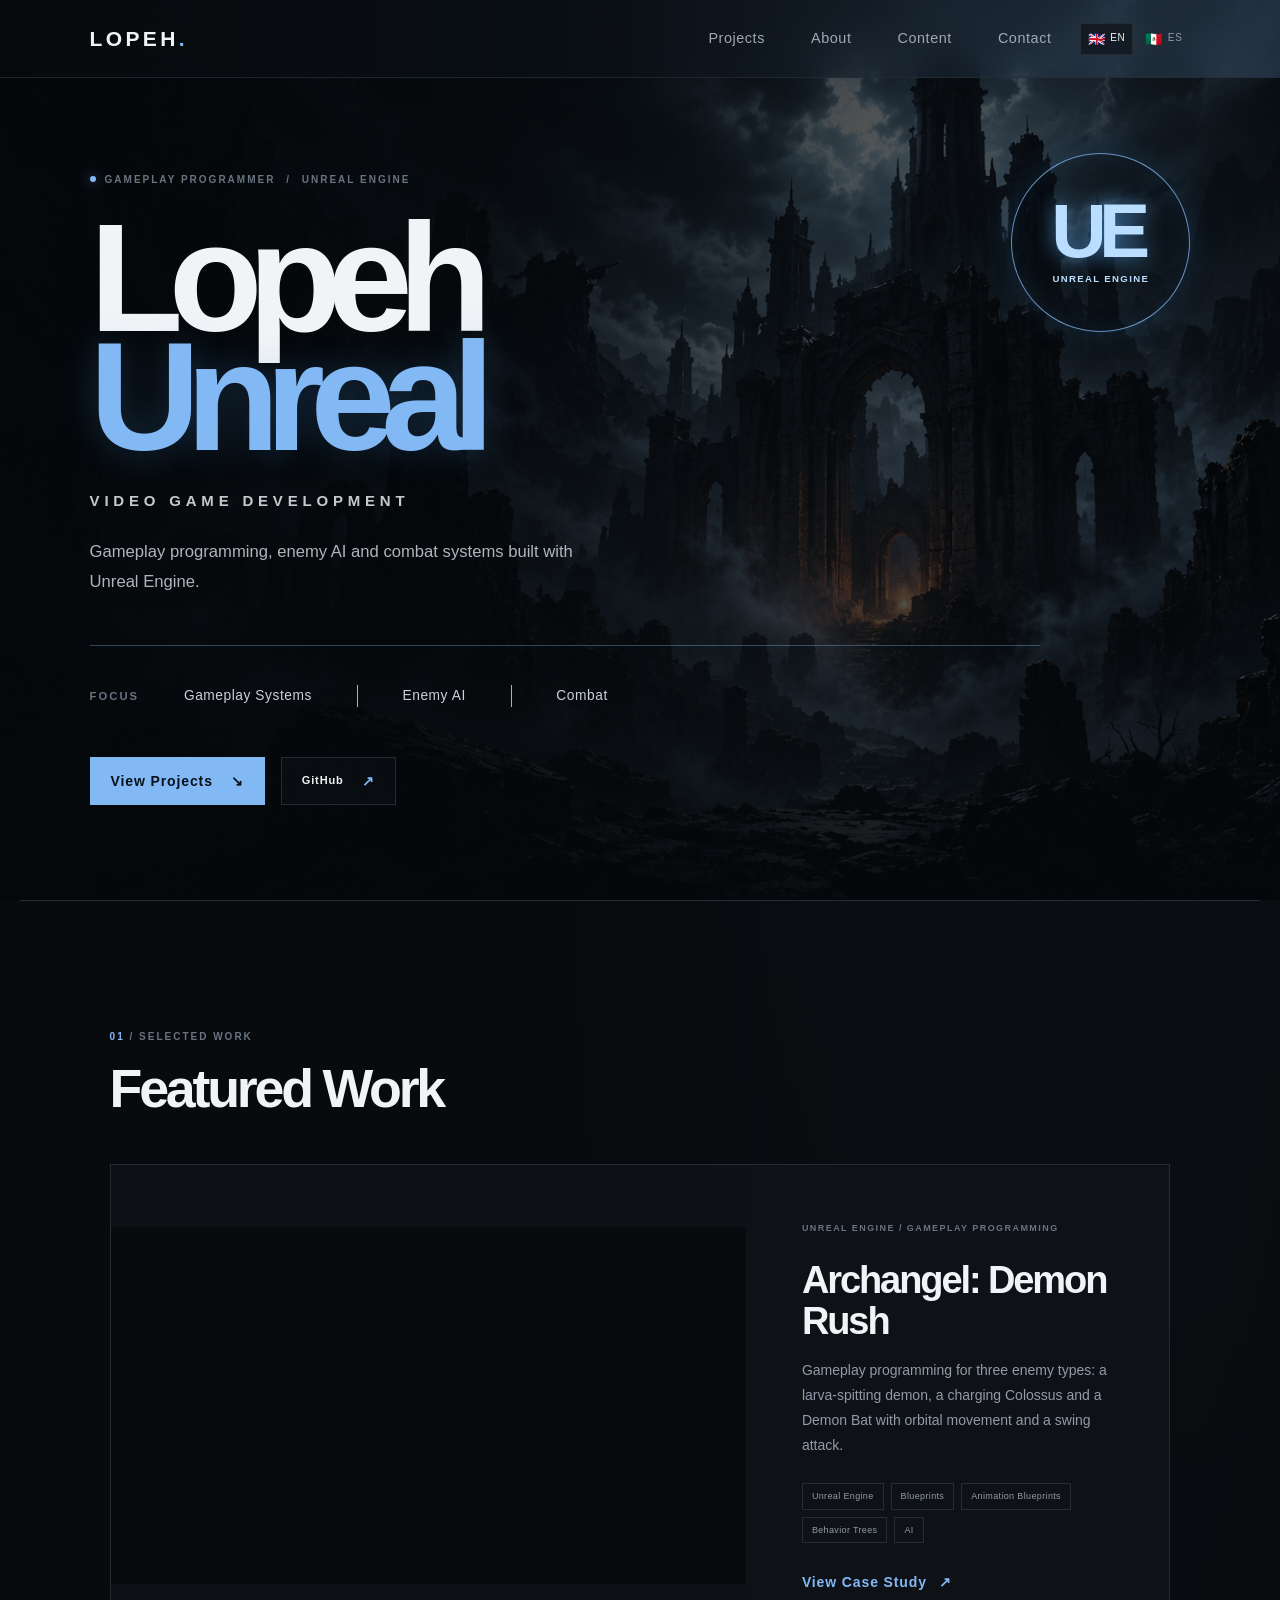
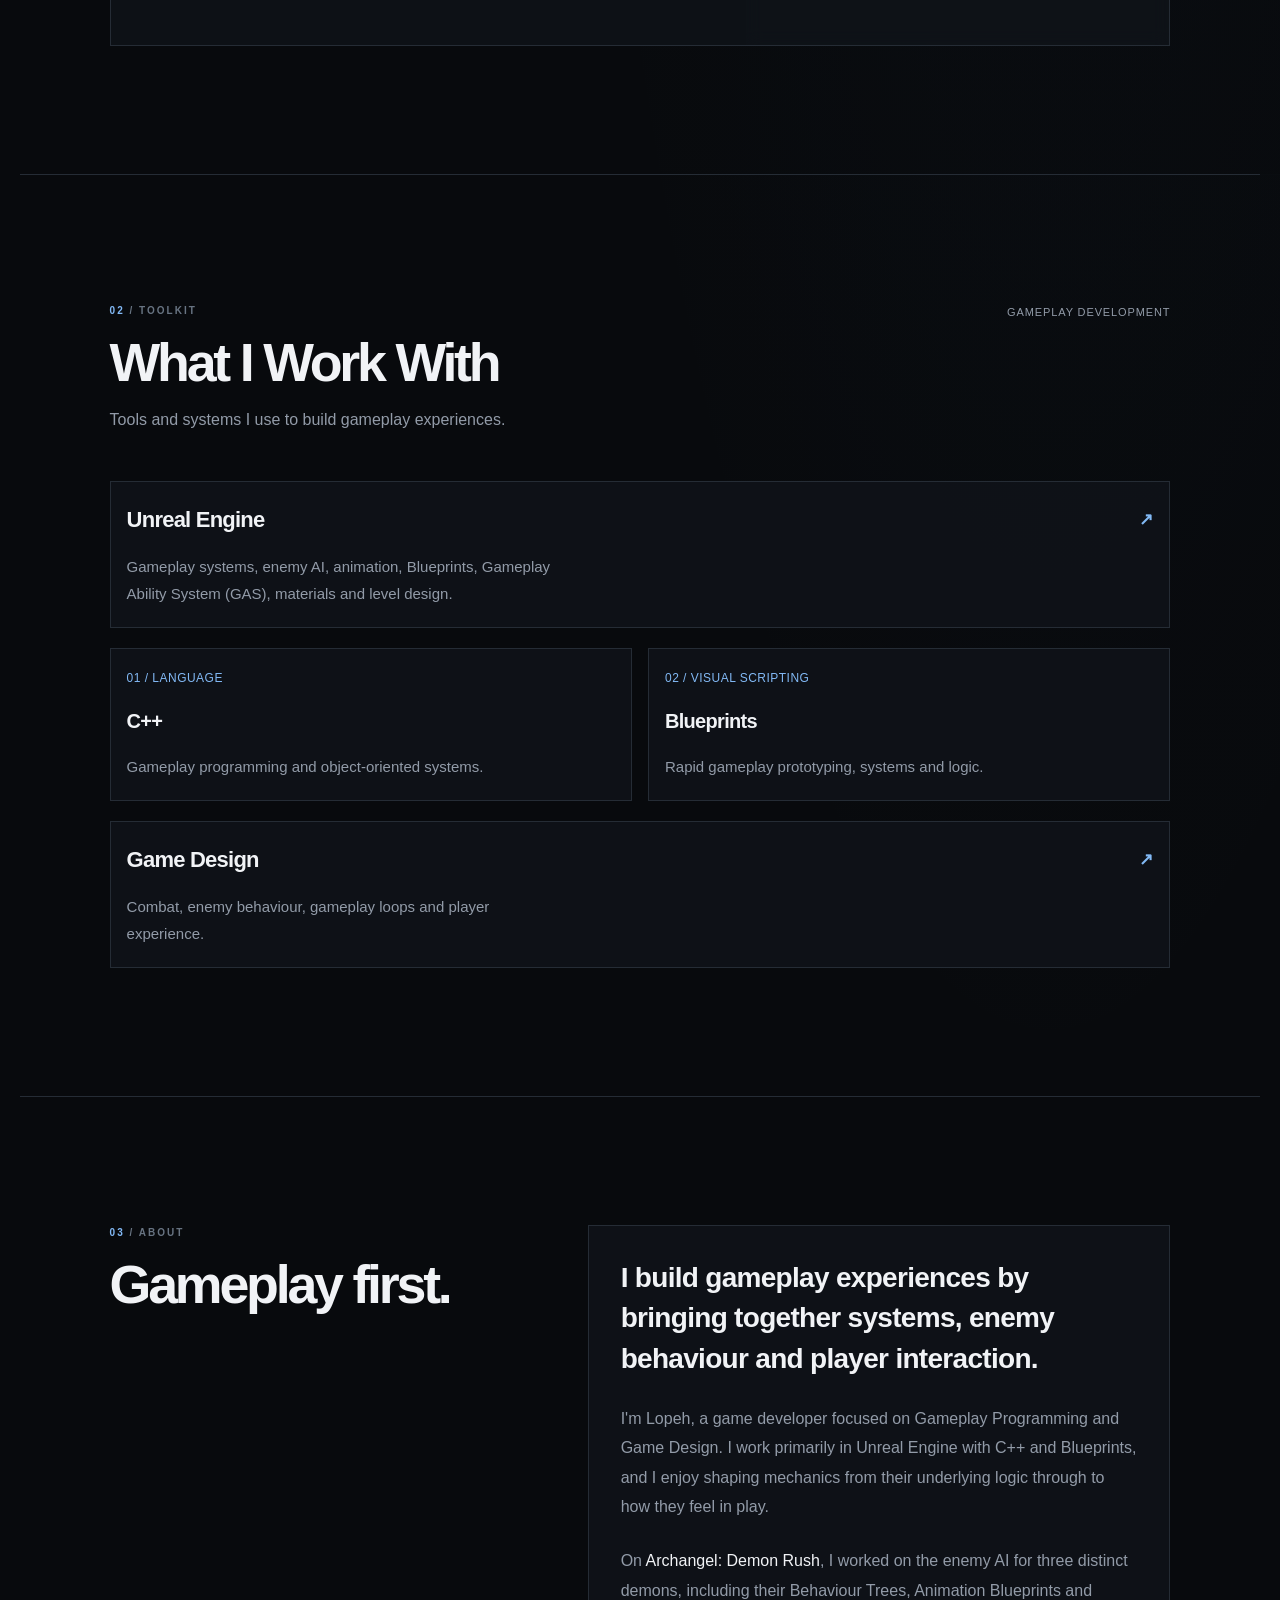
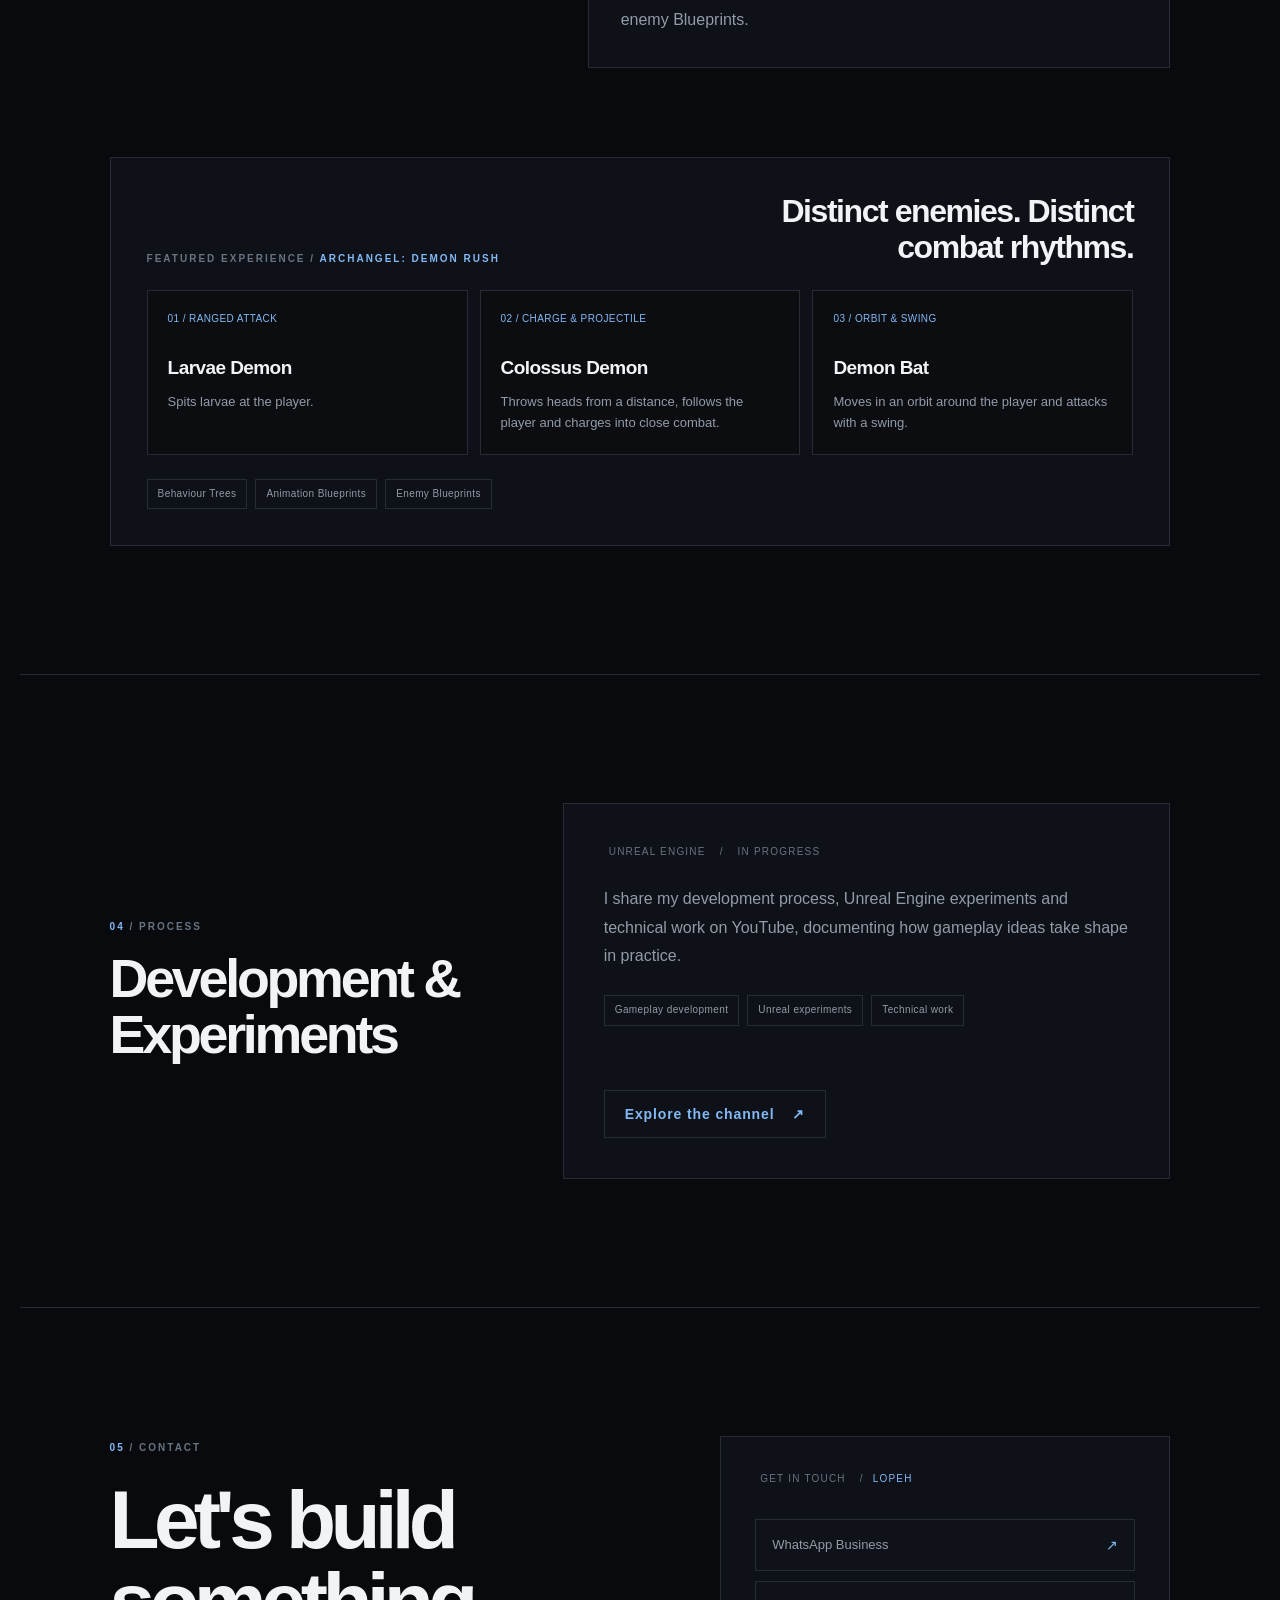
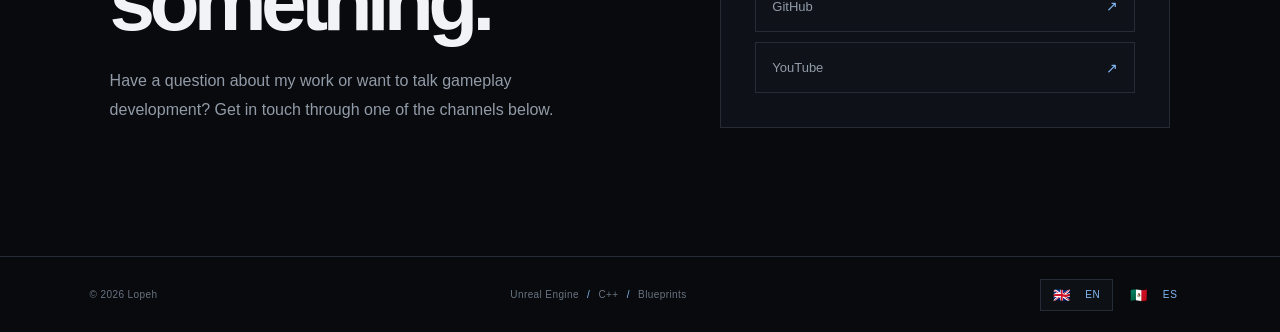
==== commit 20b18a2c: "Add English and Spanish language switcher" ====
--- a/index.html
+++ b/index.html
@@ -4,26 +4,30 @@
     <meta charset="UTF-8">
     <meta name="viewport" content="width=device-width, initial-scale=1.0">
     <meta name="theme-color" content="#080A0D">
-    <meta name="description" content="Lopeh — Gameplay Programmer working with Unreal Engine, C++, Blueprints, enemy AI and combat systems.">
-    <meta property="og:title" content="Lopeh | Gameplay Programmer">
-    <meta property="og:description" content="Gameplay Programming and Unreal Engine. Selected work, enemy AI and combat systems.">
+    <meta name="description" content="Lopeh — Gameplay Programmer working with Unreal Engine, C++, Blueprints, enemy AI and combat systems." data-i18n-content="homeMetaDescription">
+    <meta property="og:title" content="Lopeh | Gameplay Programmer" data-i18n-content="homeTitle">
+    <meta property="og:description" content="Gameplay Programming and Unreal Engine. Selected work, enemy AI and combat systems." data-i18n-content="homeMetaDescription">
     <meta property="og:type" content="website">
     <meta property="og:url" content="https://lopeh.dev/">
 
-    <title>Lopeh | Gameplay Programmer</title>
-    <link rel="stylesheet" href="style.css?v=toolkit-layout-5">
+    <title data-i18n="homeTitle">Lopeh | Gameplay Programmer</title>
+    <link rel="stylesheet" href="style.css?v=toolkit-layout-6">
 </head>
 <body>
-    <a class="skip-link" href="#main">Skip to content</a>
+    <a class="skip-link" href="#main" data-i18n="skip">Skip to content</a>
 
     <header class="navbar">
-        <a href="#home" class="logo" aria-label="Lopeh home">LOPEH<span>.</span></a>
-        <nav aria-label="Main navigation">
-            <a href="#projects">Projects</a>
-            <a href="#about">About</a>
-            <a href="#content">Content</a>
-            <a href="#contact">Contact</a>
+        <a href="#home" class="logo" aria-label="Lopeh home" data-i18n-aria-label="homeLabel">LOPEH<span>.</span></a>
+        <nav aria-label="Main navigation" data-i18n-aria-label="navLabel">
+            <a href="#projects" data-i18n="navProjects">Projects</a>
+            <a href="#about" data-i18n="navAbout">About</a>
+            <a href="#content" data-i18n="navContent">Content</a>
+            <a href="#contact" data-i18n="navContact">Contact</a>
         </nav>
+        <div class="language-switcher" role="group" aria-label="Language" data-i18n-aria-label="languageLabel">
+            <button type="button" data-set-language="en" aria-label="English" aria-pressed="true"><span class="language-flag" aria-hidden="true">🇬🇧</span><span>EN</span></button>
+            <button type="button" data-set-language="es" aria-label="Español" aria-pressed="false"><span class="language-flag" aria-hidden="true">🇲🇽</span><span>ES</span></button>
+        </div>
     </header>
 
     <main id="main">
@@ -37,20 +41,20 @@
             </div>
             <div class="hero-inner">
                 <div class="hero-content">
-                    <p class="eyebrow"><span class="eyebrow-marker" aria-hidden="true"></span>GAMEPLAY PROGRAMMER <span class="eyebrow-divider">/</span> UNREAL ENGINE</p>
+                    <p class="eyebrow"><span class="eyebrow-marker" aria-hidden="true"></span><span data-i18n="heroEyebrow">GAMEPLAY PROGRAMMER <span class="eyebrow-divider">/</span> UNREAL ENGINE</span></p>
                     <h1 id="hero-title"><span class="hero-name">Lopeh</span><span class="hero-unreal">Unreal</span></h1>
-                    <p class="hero-subtitle">VIDEO GAME DEVELOPMENT</p>
-                    <p class="hero-description">Gameplay programming, enemy AI and combat systems built with Unreal Engine.</p>
-
-                    <div class="specialty-strip" aria-label="Specialties">
-                        <span class="specialty-label">FOCUS</span>
-                        <span>Gameplay Systems</span>
+                    <p class="hero-subtitle" data-i18n="heroSubtitle">VIDEO GAME DEVELOPMENT</p>
+                    <p class="hero-description" data-i18n="heroDescription">Gameplay programming, enemy AI and combat systems built with Unreal Engine.</p>
+
+                    <div class="specialty-strip" aria-label="Specialties" data-i18n-aria-label="specialtiesLabel">
+                        <span class="specialty-label" data-i18n="focus">FOCUS</span>
+                        <span data-i18n="gameplaySystems">Gameplay Systems</span>
                         <span>Enemy AI</span>
                         <span>Combat</span>
                     </div>
 
                     <div class="hero-buttons">
-                        <a href="#projects" class="button primary">View Projects <span aria-hidden="true">↘</span></a>
+                        <a href="#projects" class="button primary"><span data-i18n="viewProjects">View Projects</span> <span aria-hidden="true">↘</span></a>
                         <a href="https://github.com/lopehdev" class="button secondary" target="_blank" rel="noopener noreferrer">GitHub <span aria-hidden="true">↗</span></a>
                     </div>
                 </div>
@@ -59,8 +63,8 @@
 
         <section id="projects" class="section projects-section backdrop-section" aria-labelledby="projects-title">
             <div class="section-heading">
-                <p class="eyebrow">01 <span>/</span> SELECTED WORK</p>
-                <h2 id="projects-title">Featured Work</h2>
+                <p class="eyebrow">01 <span>/</span> <span data-i18n="selectedWork">SELECTED WORK</span></p>
+                <h2 id="projects-title" data-i18n="featuredWork">Featured Work</h2>
             </div>
 
             <article class="project-card">
@@ -68,6 +72,7 @@
                     <iframe
                         src="https://www.youtube.com/embed/xgYM9En0Grg"
                         title="Archangel: Demon Rush — Enemy AI Showcase"
+                        data-i18n-title="showcaseVideoTitle"
                         loading="lazy"
                         allow="accelerometer; clipboard-write; encrypted-media; gyroscope; picture-in-picture; web-share"
                         referrerpolicy="strict-origin-when-cross-origin"
@@ -75,27 +80,27 @@
                     </iframe>
                 </div>
                 <div class="project-info">
-                    <p class="project-type">UNREAL ENGINE <span>/</span> GAMEPLAY PROGRAMMING</p>
+                    <p class="project-type"><span data-i18n="projectType">UNREAL ENGINE <span>/</span> GAMEPLAY PROGRAMMING</span></p>
                     <h3>Archangel: Demon Rush</h3>
-                    <p>Gameplay programming for three enemy types: a larva-spitting demon, a charging Colossus and a Demon Bat with orbital movement and a swing attack.</p>
-                    <div class="tags" aria-label="Project technologies">
+                    <p data-i18n="projectDescription">Gameplay programming for three enemy types: a larva-spitting demon, a charging Colossus and a Demon Bat with orbital movement and a swing attack.</p>
+                    <div class="tags" aria-label="Project technologies" data-i18n-aria-label="projectTechnologies">
                         <span>Unreal Engine</span>
                         <span>Blueprints</span>
                         <span>Animation Blueprints</span>
-                        <span>Behavior Trees</span>
+                        <span data-i18n="behaviorTrees">Behavior Trees</span>
                         <span>AI</span>
                     </div>
-                    <a href="archangel.html" class="project-link">View Case Study <span aria-hidden="true">↗</span></a>
+                    <a href="archangel.html" class="project-link"><span data-i18n="viewCaseStudy">View Case Study</span> <span aria-hidden="true">↗</span></a>
                 </div>
             </article>
         </section>
 
         <section class="section skills-section backdrop-section" aria-labelledby="skills-title">
             <div class="section-heading toolkit-heading">
-                <p class="eyebrow">02 <span>/</span> TOOLKIT</p>
-                <p class="toolkit-meta">GAMEPLAY DEVELOPMENT</p>
-                <h2 id="skills-title">What I Work With</h2>
-                <p class="toolkit-intro">Tools and systems I use to build gameplay experiences.</p>
+                <p class="eyebrow">02 <span>/</span> <span data-i18n="toolkit">TOOLKIT</span></p>
+                <p class="toolkit-meta" data-i18n="gameplayDevelopment">GAMEPLAY DEVELOPMENT</p>
+                <h2 id="skills-title" data-i18n="toolkitTitle">What I Work With</h2>
+                <p class="toolkit-intro" data-i18n="toolkitIntro">Tools and systems I use to build gameplay experiences.</p>
             </div>
             <div class="skills-grid">
                 <article class="skill skill-feature">
@@ -103,61 +108,61 @@
                         <h3>Unreal Engine</h3>
                         <span class="skill-arrow" aria-hidden="true">↗</span>
                     </div>
-                    <p>Gameplay systems, enemy AI, animation, Blueprints, Gameplay Ability System (GAS), materials and level design.</p>
+                    <p data-i18n="unrealSummary">Gameplay systems, enemy AI, animation, Blueprints, Gameplay Ability System (GAS), materials and level design.</p>
                 </article>
                 <article class="skill">
-                    <span class="skill-index">01 / LANGUAGE</span>
+                    <span class="skill-index" data-i18n="language">01 / LANGUAGE</span>
                     <h3>C++</h3>
-                    <p>Gameplay programming and object-oriented systems.</p>
+                    <p data-i18n="cppDescription">Gameplay programming and object-oriented systems.</p>
                 </article>
                 <article class="skill">
-                    <span class="skill-index">02 / VISUAL SCRIPTING</span>
+                    <span class="skill-index" data-i18n="visualScripting">02 / VISUAL SCRIPTING</span>
                     <h3>Blueprints</h3>
-                    <p>Rapid gameplay prototyping, systems and logic.</p>
+                    <p data-i18n="blueprintsDescription">Rapid gameplay prototyping, systems and logic.</p>
                 </article>
                 <article class="skill skill-wide">
                     <div class="skill-heading">
-                        <h3>Game Design</h3>
+                    <h3 data-i18n="gameDesign">Game Design</h3>
                         <span class="skill-arrow" aria-hidden="true">↗</span>
                     </div>
-                    <p>Combat, enemy behaviour, gameplay loops and player experience.</p>
+                    <p data-i18n="gameDesignDescription">Combat, enemy behaviour, gameplay loops and player experience.</p>
                 </article>
             </div>
         </section>
 
         <section id="about" class="section about-section backdrop-section" aria-labelledby="about-title">
             <div class="section-heading">
-                <p class="eyebrow">03 <span>/</span> ABOUT</p>
-                <h2 id="about-title">Gameplay first.</h2>
+                <p class="eyebrow">03 <span>/</span> <span data-i18n="about">ABOUT</span></p>
+                <h2 id="about-title" data-i18n="aboutTitle">Gameplay first.</h2>
             </div>
             <div class="about-content">
-                <p class="about-lead">I build gameplay experiences by bringing together systems, enemy behaviour and player interaction.</p>
-                <p>I'm Lopeh, a game developer focused on Gameplay Programming and Game Design. I work primarily in Unreal Engine with C++ and Blueprints, and I enjoy shaping mechanics from their underlying logic through to how they feel in play.</p>
-                <p>On <em>Archangel: Demon Rush</em>, I worked on the enemy AI for three distinct demons, including their Behaviour Trees, Animation Blueprints and enemy Blueprints.</p>
+                <p class="about-lead" data-i18n="aboutLead">I build gameplay experiences by bringing together systems, enemy behaviour and player interaction.</p>
+                <p data-i18n="aboutParagraph1">I'm Lopeh, a game developer focused on Gameplay Programming and Game Design. I work primarily in Unreal Engine with C++ and Blueprints, and I enjoy shaping mechanics from their underlying logic through to how they feel in play.</p>
+                <p data-i18n="aboutParagraph2">On <em>Archangel: Demon Rush</em>, I worked on the enemy AI for three distinct demons, including their Behaviour Trees, Animation Blueprints and enemy Blueprints.</p>
             </div>
             <div class="about-focus">
                 <div class="about-focus-heading">
-                    <p class="eyebrow">FEATURED EXPERIENCE <span>/</span> ARCHANGEL: DEMON RUSH</p>
-                    <h3>Distinct enemies. Distinct combat rhythms.</h3>
+                    <p class="eyebrow"><span data-i18n="featuredExperience">FEATURED EXPERIENCE</span> <span>/</span> ARCHANGEL: DEMON RUSH</p>
+                    <h3 data-i18n="enemyHeading">Distinct enemies. Distinct combat rhythms.</h3>
                 </div>
                 <div class="enemy-grid">
                     <article class="enemy-card">
-                        <span class="skill-index">01 / RANGED ATTACK</span>
+                        <span class="skill-index" data-i18n="rangedAttack">01 / RANGED ATTACK</span>
                         <h4>Larvae Demon</h4>
-                        <p>Spits larvae at the player.</p>
+                        <p data-i18n="larvaeDescription">Spits larvae at the player.</p>
                     </article>
                     <article class="enemy-card">
-                        <span class="skill-index">02 / CHARGE &amp; PROJECTILE</span>
+                        <span class="skill-index" data-i18n="chargeProjectile">02 / CHARGE &amp; PROJECTILE</span>
                         <h4>Colossus Demon</h4>
-                        <p>Throws heads from a distance, follows the player and charges into close combat.</p>
+                        <p data-i18n="colossusDescription">Throws heads from a distance, follows the player and charges into close combat.</p>
                     </article>
                     <article class="enemy-card">
-                        <span class="skill-index">03 / ORBIT &amp; SWING</span>
+                        <span class="skill-index" data-i18n="orbitSwing">03 / ORBIT &amp; SWING</span>
                         <h4>Demon Bat</h4>
-                        <p>Moves in an orbit around the player and attacks with a swing.</p>
+                        <p data-i18n="batDescription">Moves in an orbit around the player and attacks with a swing.</p>
                     </article>
                 </div>
-                <div class="about-tools" aria-label="Areas of implementation">
+                <div class="about-tools" aria-label="Areas of implementation" data-i18n-aria-label="implementationAreas">
                     <span>Behaviour Trees</span>
                     <span>Animation Blueprints</span>
                     <span>Enemy Blueprints</span>
@@ -167,31 +172,31 @@
 
         <section id="content" class="section content-section backdrop-section" aria-labelledby="content-title">
             <div class="section-heading">
-                <p class="eyebrow">04 <span>/</span> PROCESS</p>
-                <h2 id="content-title">Development &amp; Experiments</h2>
+                <p class="eyebrow">04 <span>/</span> <span data-i18n="process">PROCESS</span></p>
+                <h2 id="content-title" data-i18n="contentTitle">Development &amp; Experiments</h2>
             </div>
             <div class="content-panel">
                 <div class="content-copy">
-                    <p class="content-kicker">UNREAL ENGINE <span>/</span> IN PROGRESS</p>
-                    <p class="content-description">I share my development process, Unreal Engine experiments and technical work on YouTube, documenting how gameplay ideas take shape in practice.</p>
-                    <div class="content-topics" aria-label="Topics">
-                        <span>Gameplay development</span>
-                        <span>Unreal experiments</span>
-                        <span>Technical work</span>
-                    </div>
-                </div>
-                <a href="https://www.youtube.com/@LopehUnrealES" target="_blank" rel="noopener noreferrer" class="button secondary">Explore the channel <span aria-hidden="true">↗</span></a>
+                    <p class="content-kicker"><span data-i18n="unrealEngine">UNREAL ENGINE</span> <span>/</span> <span data-i18n="inProgress">IN PROGRESS</span></p>
+                    <p class="content-description" data-i18n="contentDescription">I share my development process, Unreal Engine experiments and technical work on YouTube, documenting how gameplay ideas take shape in practice.</p>
+                    <div class="content-topics" aria-label="Topics" data-i18n-aria-label="topics">
+                        <span data-i18n="topicGameplay">Gameplay development</span>
+                        <span data-i18n="topicExperiments">Unreal experiments</span>
+                        <span data-i18n="topicTechnical">Technical work</span>
+                    </div>
+                </div>
+                <a href="https://www.youtube.com/@LopehUnrealES" target="_blank" rel="noopener noreferrer" class="button secondary"><span data-i18n="exploreChannel">Explore the channel</span> <span aria-hidden="true">↗</span></a>
             </div>
         </section>
 
         <section id="contact" class="section contact-section backdrop-section" aria-labelledby="contact-title">
             <div class="contact-copy">
-                <p class="eyebrow">05 <span>/</span> CONTACT</p>
-                <h2 id="contact-title">Let's build something.</h2>
-                <p class="contact-description">Have a question about my work or want to talk gameplay development? Get in touch through one of the channels below.</p>
+                <p class="eyebrow">05 <span>/</span> <span data-i18n="contact">CONTACT</span></p>
+                <h2 id="contact-title" data-i18n="contactTitle">Let's build something.</h2>
+                <p class="contact-description" data-i18n="contactDescription">Have a question about my work or want to talk gameplay development? Get in touch through one of the channels below.</p>
             </div>
             <div class="contact-panel">
-                <p class="content-kicker">GET IN TOUCH <span>/</span> LOPEH</p>
+                <p class="content-kicker"><span data-i18n="getInTouch">GET IN TOUCH</span> <span>/</span> LOPEH</p>
                 <div class="contact-links">
                     <a href="https://wa.me/353894146419" target="_blank" rel="noopener noreferrer">WhatsApp Business <span aria-hidden="true">↗</span></a>
                     <a href="https://github.com/lopehdev" target="_blank" rel="noopener noreferrer">GitHub <span aria-hidden="true">↗</span></a>
@@ -203,7 +208,12 @@
 
     <footer>
         <p>© 2026 Lopeh</p>
-        <p>Unreal Engine <span>/</span> C++ <span>/</span> Blueprints</p>
+        <p data-i18n="footerSkills">Unreal Engine <span>/</span> C++ <span>/</span> Blueprints</p>
+        <div class="language-switcher footer-language" role="group" aria-label="Language" data-i18n-aria-label="languageLabel">
+            <button type="button" data-set-language="en" aria-label="English" aria-pressed="true"><span class="language-flag" aria-hidden="true">🇬🇧</span><span>EN</span></button>
+            <button type="button" data-set-language="es" aria-label="Español" aria-pressed="false"><span class="language-flag" aria-hidden="true">🇲🇽</span><span>ES</span></button>
+        </div>
     </footer>
+    <script src="language.js" defer></script>
 </body>
 </html>
--- a/style.css
+++ b/style.css
@@ -144,6 +144,57 @@
     color: var(--text-primary);
 }
 
+.navbar {
+    gap: clamp(12px, 2.2vw, 28px);
+}
+
+.navbar nav {
+    margin-left: auto;
+    transform: none;
+}
+
+.language-switcher {
+    display: inline-flex;
+    flex: 0 0 auto;
+    align-items: center;
+    gap: 4px;
+}
+
+.language-switcher button {
+    display: inline-flex;
+    min-width: 48px;
+    min-height: 32px;
+    align-items: center;
+    justify-content: center;
+    gap: 5px;
+    padding: 4px 7px;
+    border: 1px solid transparent;
+    background: transparent;
+    color: var(--text-secondary);
+    cursor: pointer;
+    font: inherit;
+    font-size: 10px;
+    letter-spacing: 0.06em;
+    transition: border-color 160ms ease, background-color 160ms ease, color 160ms ease;
+}
+
+.language-switcher button:hover,
+.language-switcher button[aria-pressed="true"] {
+    border-color: var(--border);
+    background: rgba(16, 20, 26, 0.74);
+    color: var(--text-primary);
+}
+
+.language-switcher button:focus-visible {
+    outline: 2px solid var(--accent);
+    outline-offset: 3px;
+}
+
+.language-flag {
+    font-size: 14px;
+    line-height: 1;
+}
+
 /* =========================
    TYPOGRAPHY & SHARED ELEMENTS
 ========================= */
@@ -904,7 +955,7 @@
 ========================= */
 @media (max-width: 960px) {
     .navbar nav {
-        transform: translateX(10%);
+        transform: none;
     }
 
     .hero-content {
@@ -943,11 +994,25 @@
     }
 
     .navbar nav {
-        gap: 17px;
-        transform: translateX(4px);
+        gap: clamp(8px, 2vw, 14px);
     }
 
     .navbar nav a {
+        font-size: clamp(10px, 2.8vw, 12px);
+    }
+
+    .language-switcher {
+        gap: 1px;
+    }
+
+    .language-switcher button {
+        min-width: 40px;
+        gap: 3px;
+        padding: 4px;
+        font-size: 9px;
+    }
+
+    .language-flag {
         font-size: 12px;
     }
 
@@ -1067,17 +1132,37 @@
 }
 
 @media (max-width: 430px) {
+    .navbar {
+        display: grid;
+        height: auto;
+        min-height: var(--nav-height);
+        grid-template-columns: 1fr auto;
+        grid-template-rows: 32px 25px;
+        align-content: center;
+        row-gap: 2px;
+        padding: 8px var(--page-gutter);
+    }
+
     .logo {
         font-size: 17px;
         letter-spacing: 0.12em;
     }
 
     .navbar nav {
-        gap: 11px;
+        grid-column: 1 / -1;
+        width: 100%;
+        justify-content: space-between;
+        gap: 8px;
+        margin: 0;
+        transform: none;
     }
 
     .navbar nav a {
-        font-size: 11px;
+        font-size: 10px;
+    }
+
+    .language-switcher button {
+        min-width: 36px;
     }
 
     .hero h1 {
@@ -1104,6 +1189,11 @@
         align-items: flex-start;
         flex-direction: column;
         gap: 5px;
+    }
+
+    .footer-language {
+        align-self: flex-end;
+        margin-top: 8px;
     }
 }
 
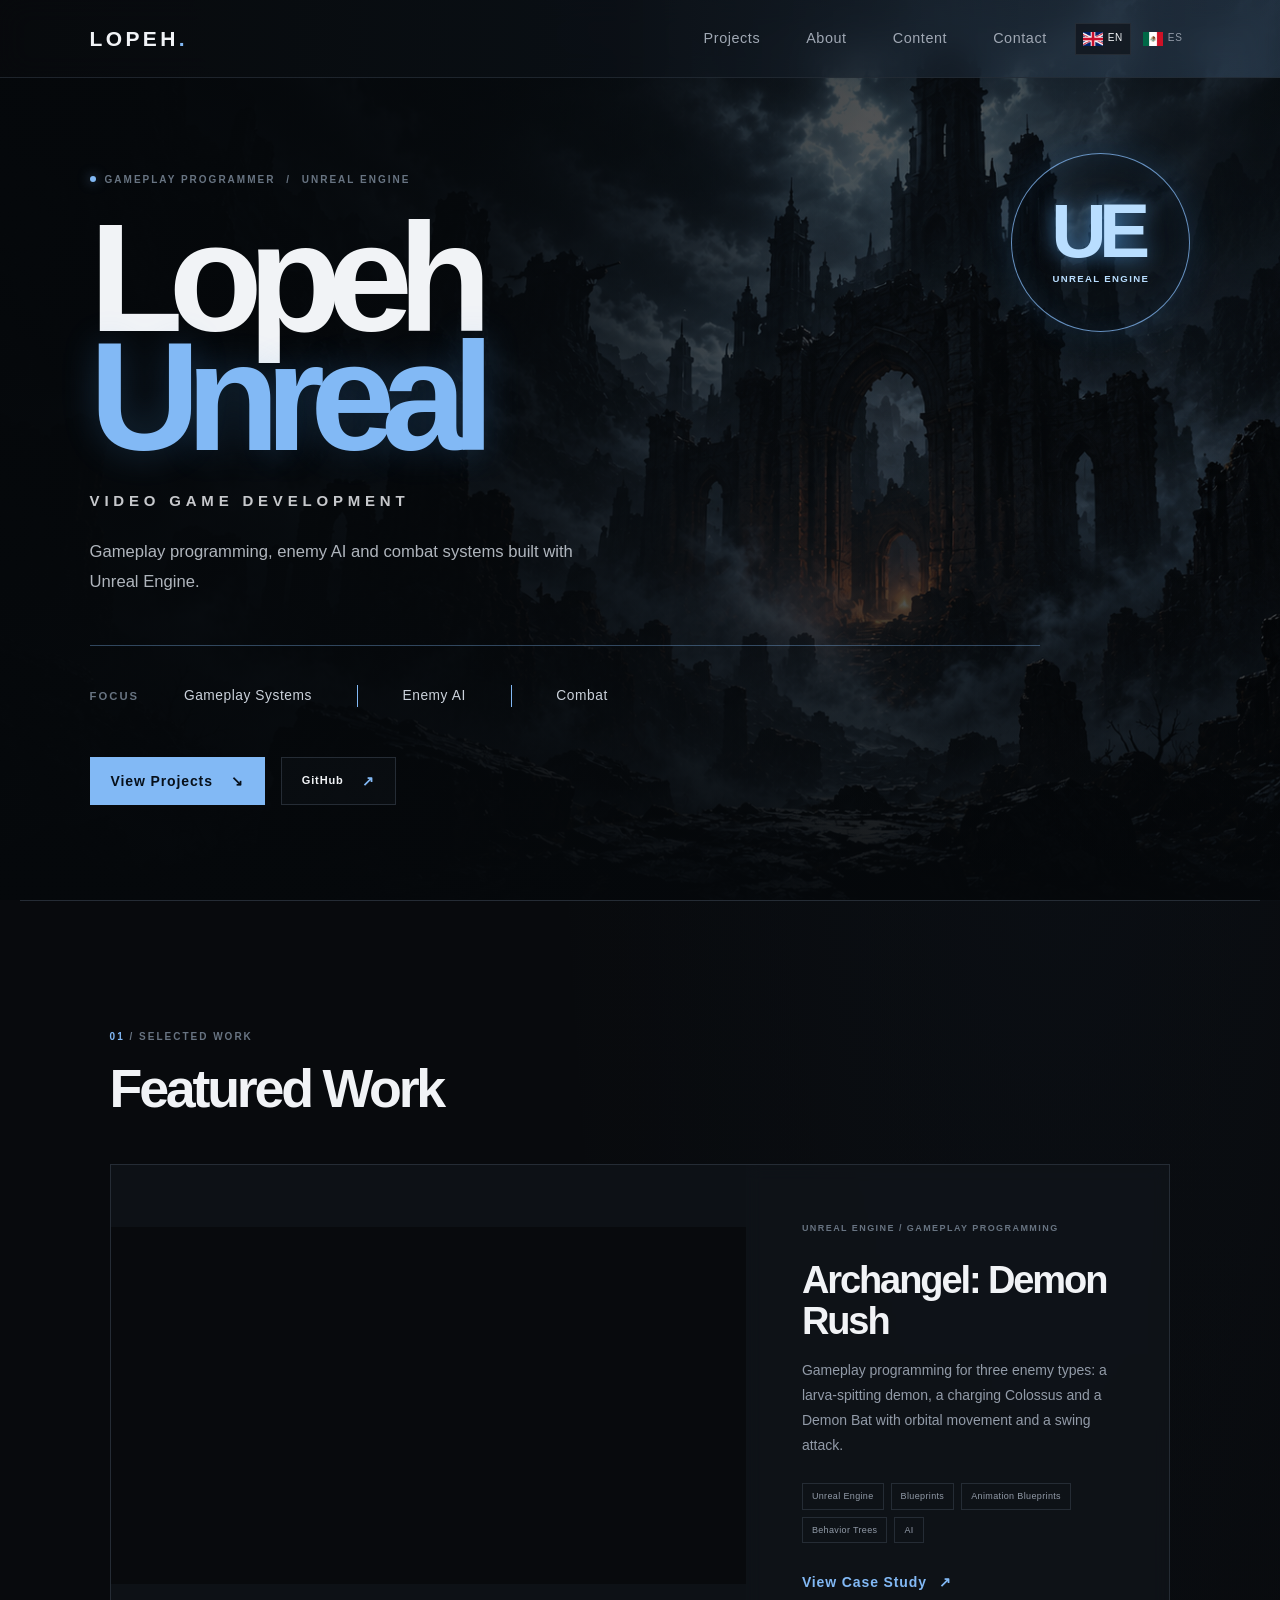
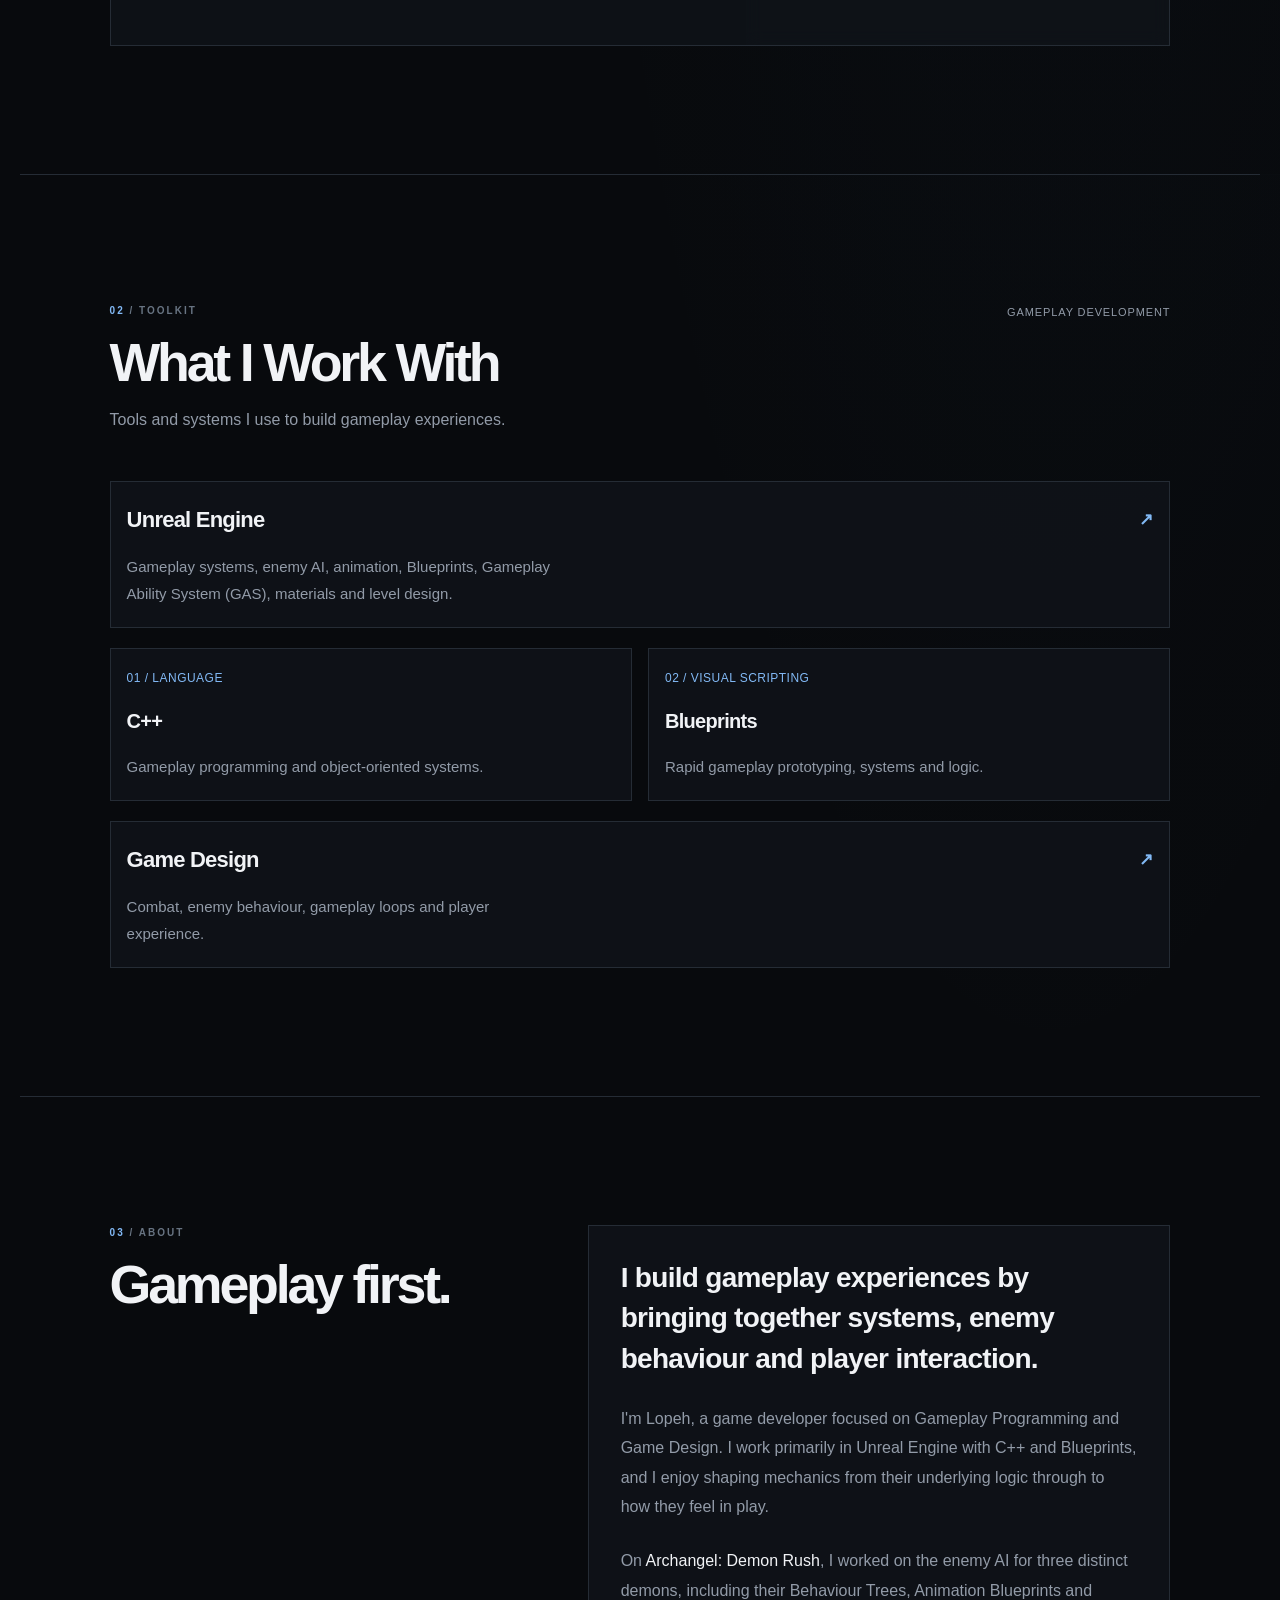
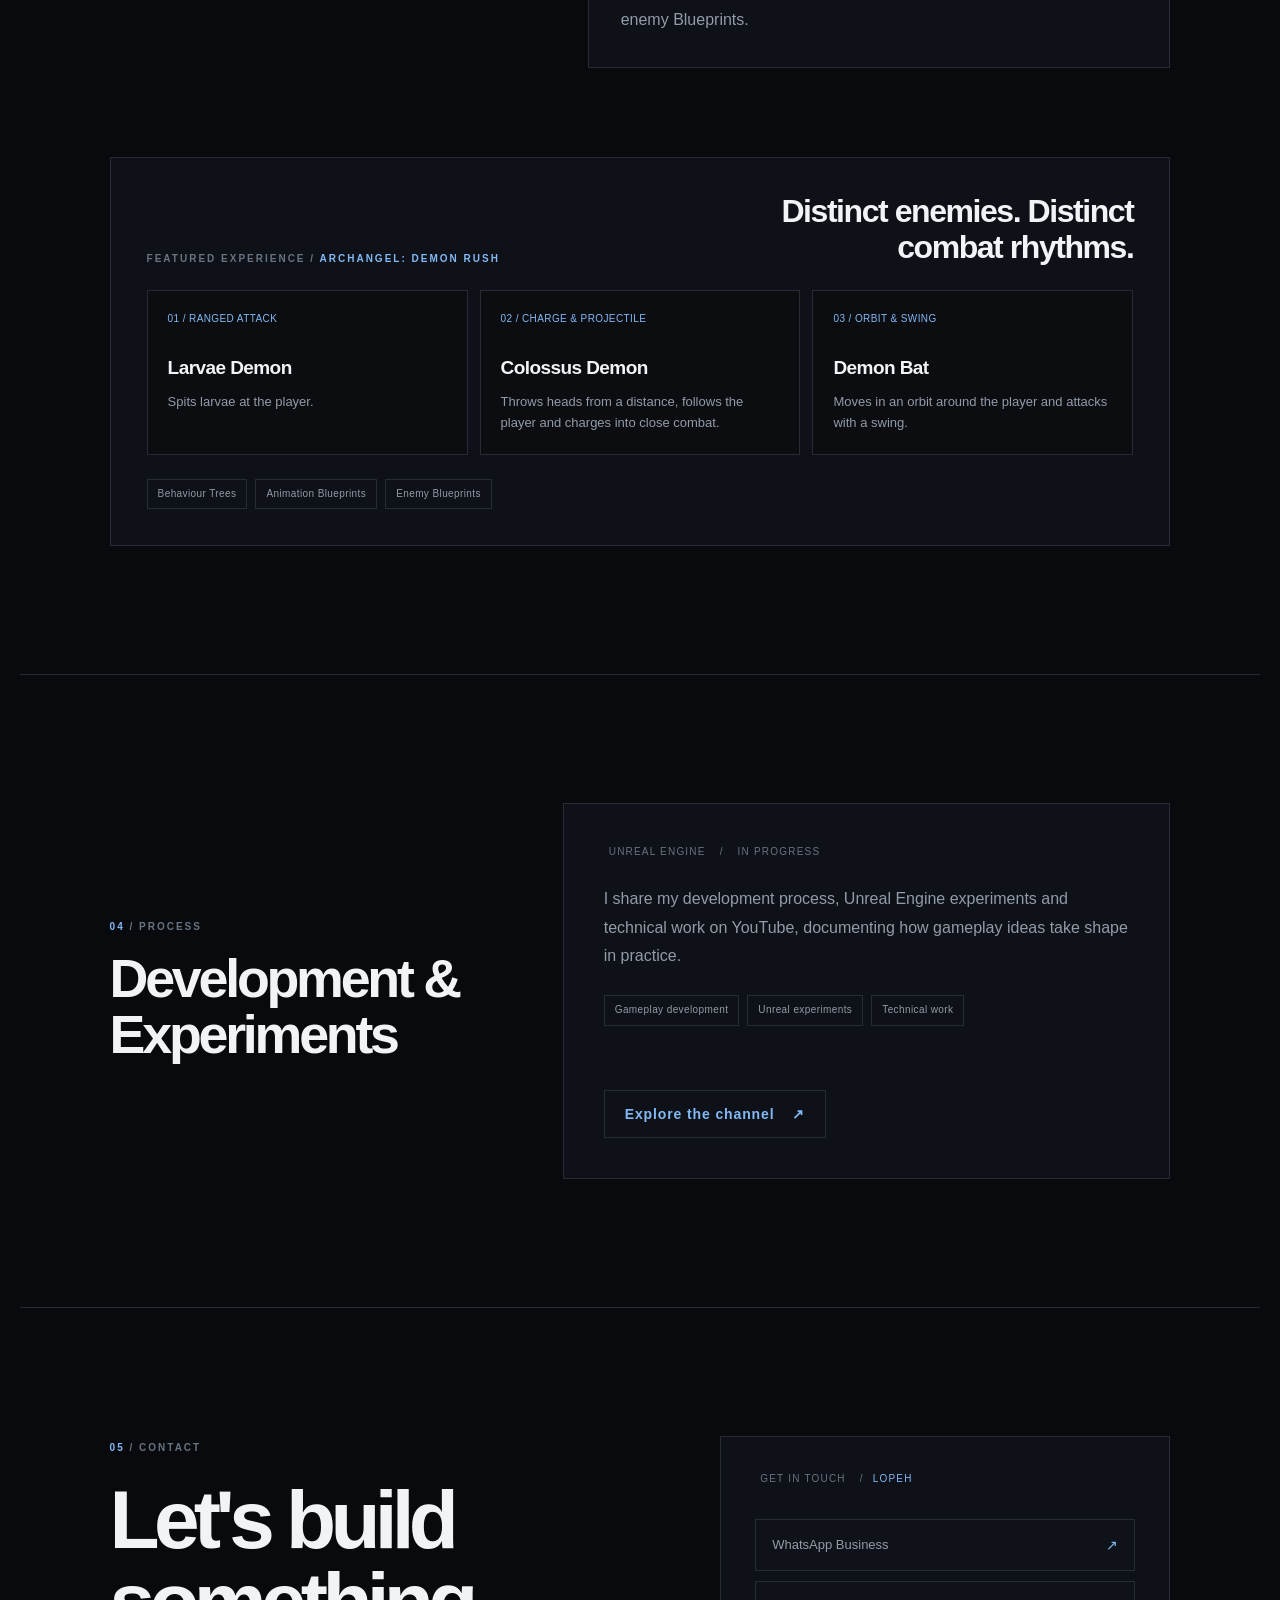
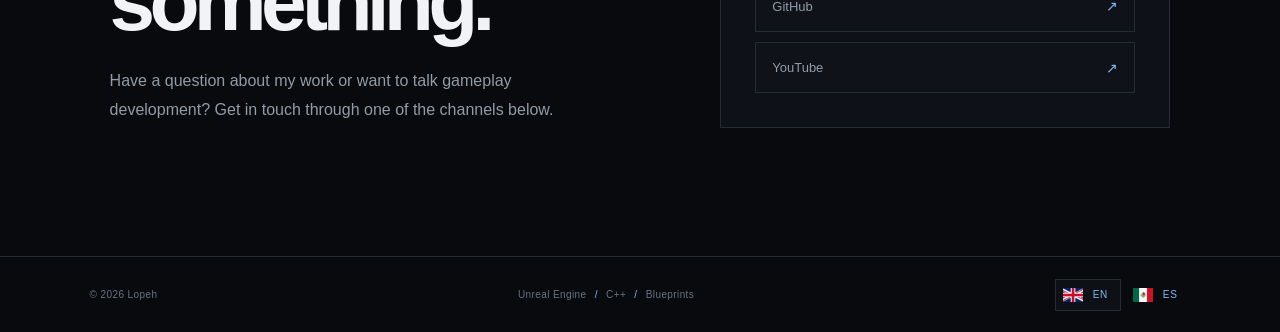
==== commit 2438053a: "Use flag images for language controls on Windows" ====
--- a/index.html
+++ b/index.html
@@ -11,7 +11,7 @@
     <meta property="og:url" content="https://lopeh.dev/">
 
     <title data-i18n="homeTitle">Lopeh | Gameplay Programmer</title>
-    <link rel="stylesheet" href="style.css?v=toolkit-layout-6">
+    <link rel="stylesheet" href="style.css?v=toolkit-layout-7">
 </head>
 <body>
     <a class="skip-link" href="#main" data-i18n="skip">Skip to content</a>
@@ -25,8 +25,8 @@
             <a href="#contact" data-i18n="navContact">Contact</a>
         </nav>
         <div class="language-switcher" role="group" aria-label="Language" data-i18n-aria-label="languageLabel">
-            <button type="button" data-set-language="en" aria-label="English" aria-pressed="true"><span class="language-flag" aria-hidden="true">🇬🇧</span><span>EN</span></button>
-            <button type="button" data-set-language="es" aria-label="Español" aria-pressed="false"><span class="language-flag" aria-hidden="true">🇲🇽</span><span>ES</span></button>
+            <button type="button" data-set-language="en" aria-label="English" aria-pressed="true"><img class="language-flag" src="images/flag-gb.png" alt="" width="20" height="14"><span>EN</span></button>
+            <button type="button" data-set-language="es" aria-label="Español" aria-pressed="false"><img class="language-flag" src="images/flag-mx.png" alt="" width="20" height="14"><span>ES</span></button>
         </div>
     </header>
 
@@ -210,8 +210,8 @@
         <p>© 2026 Lopeh</p>
         <p data-i18n="footerSkills">Unreal Engine <span>/</span> C++ <span>/</span> Blueprints</p>
         <div class="language-switcher footer-language" role="group" aria-label="Language" data-i18n-aria-label="languageLabel">
-            <button type="button" data-set-language="en" aria-label="English" aria-pressed="true"><span class="language-flag" aria-hidden="true">🇬🇧</span><span>EN</span></button>
-            <button type="button" data-set-language="es" aria-label="Español" aria-pressed="false"><span class="language-flag" aria-hidden="true">🇲🇽</span><span>ES</span></button>
+            <button type="button" data-set-language="en" aria-label="English" aria-pressed="true"><img class="language-flag" src="images/flag-gb.png" alt="" width="20" height="14"><span>EN</span></button>
+            <button type="button" data-set-language="es" aria-label="Español" aria-pressed="false"><img class="language-flag" src="images/flag-mx.png" alt="" width="20" height="14"><span>ES</span></button>
         </div>
     </footer>
     <script src="language.js" defer></script>
--- a/style.css
+++ b/style.css
@@ -1429,3 +1429,12 @@
         text-align: left;
     }
 }
+
+.language-switcher .language-flag {
+    display: block;
+    width: 20px;
+    height: 14px;
+    object-fit: cover;
+    flex: 0 0 auto;
+}
+
